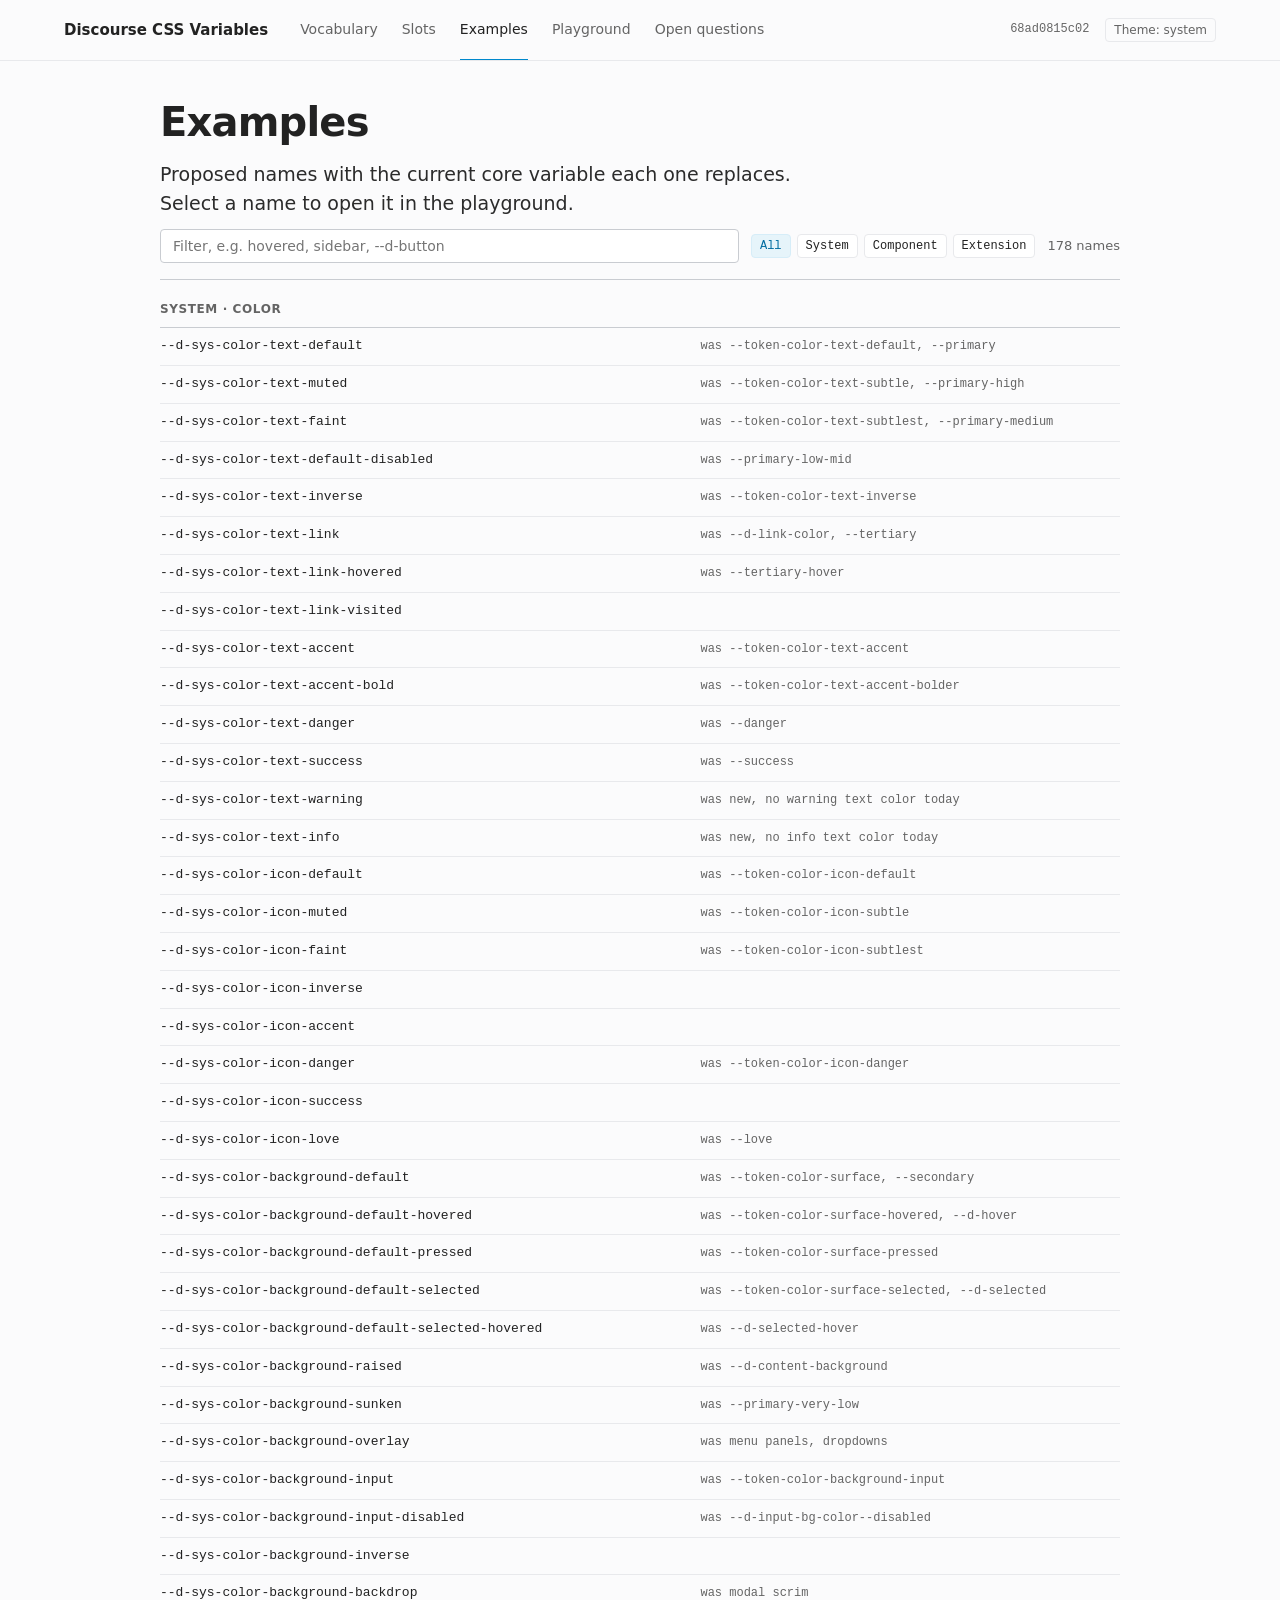
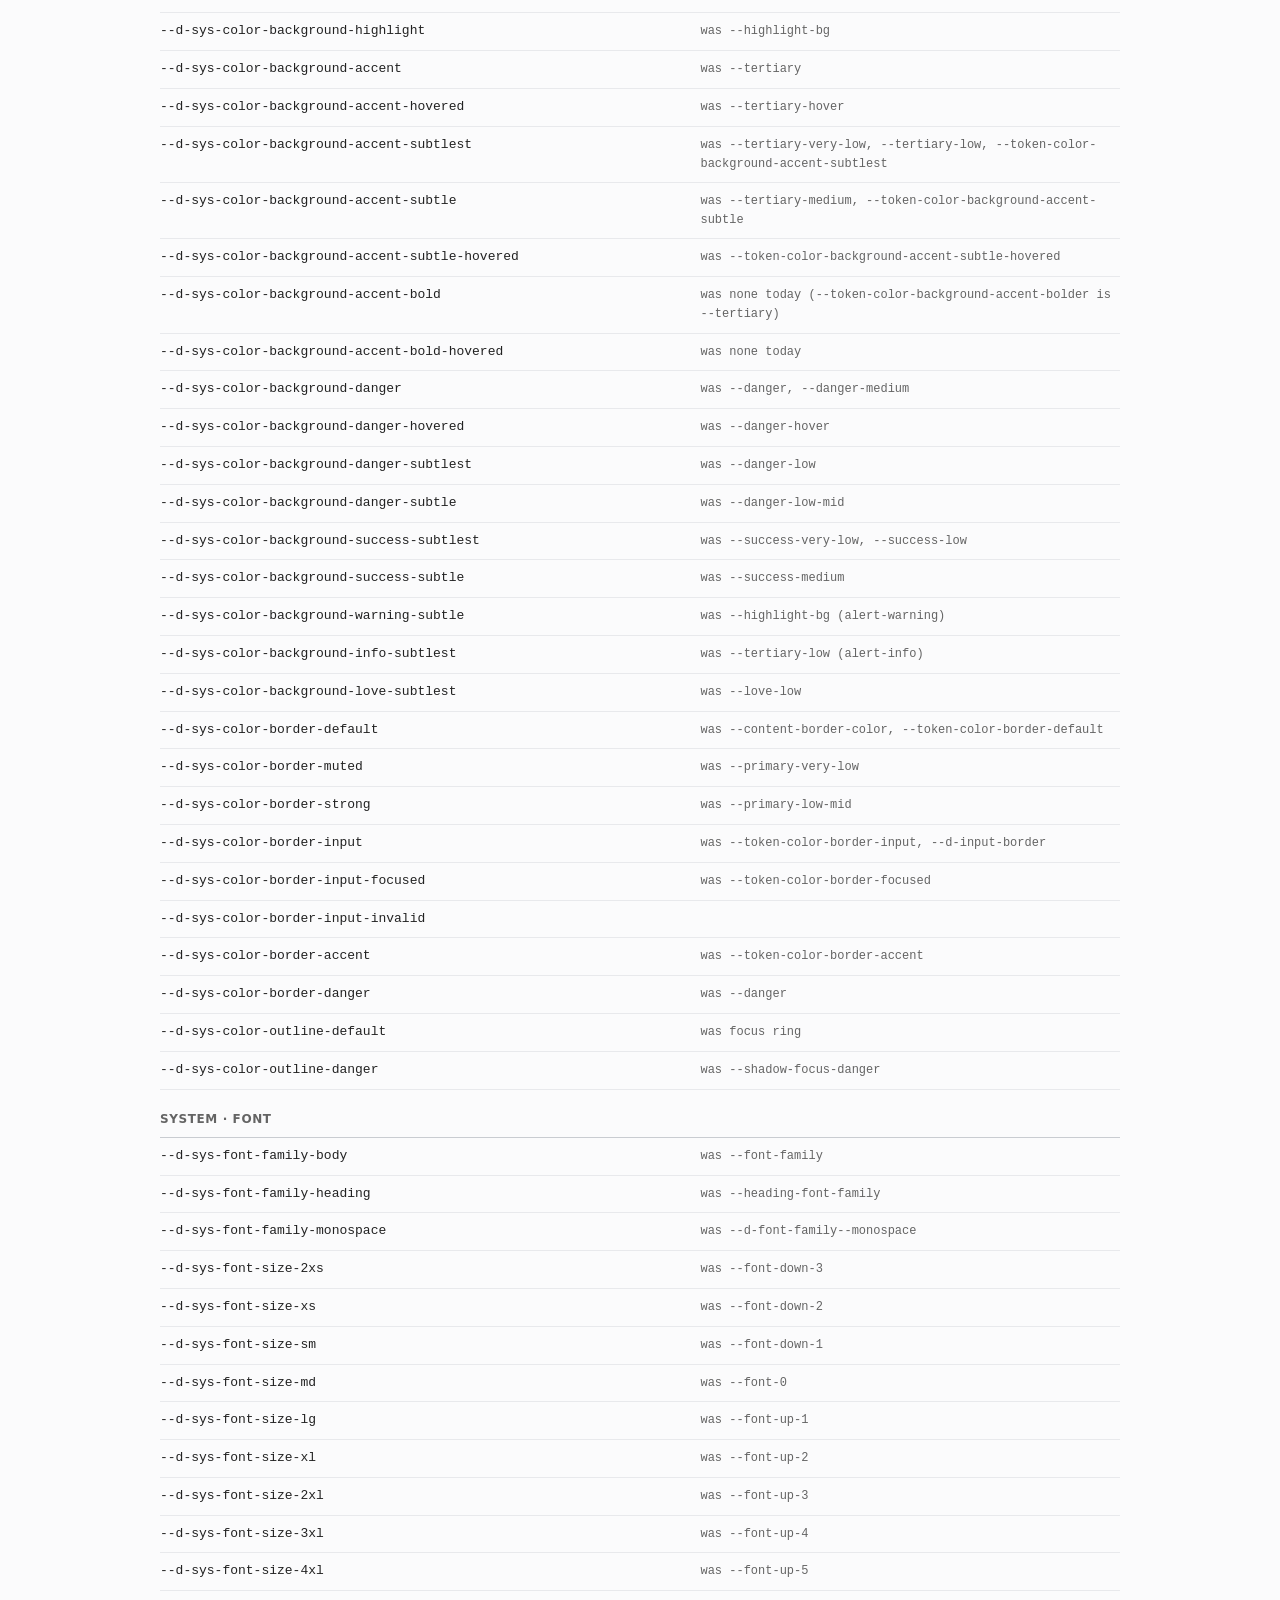
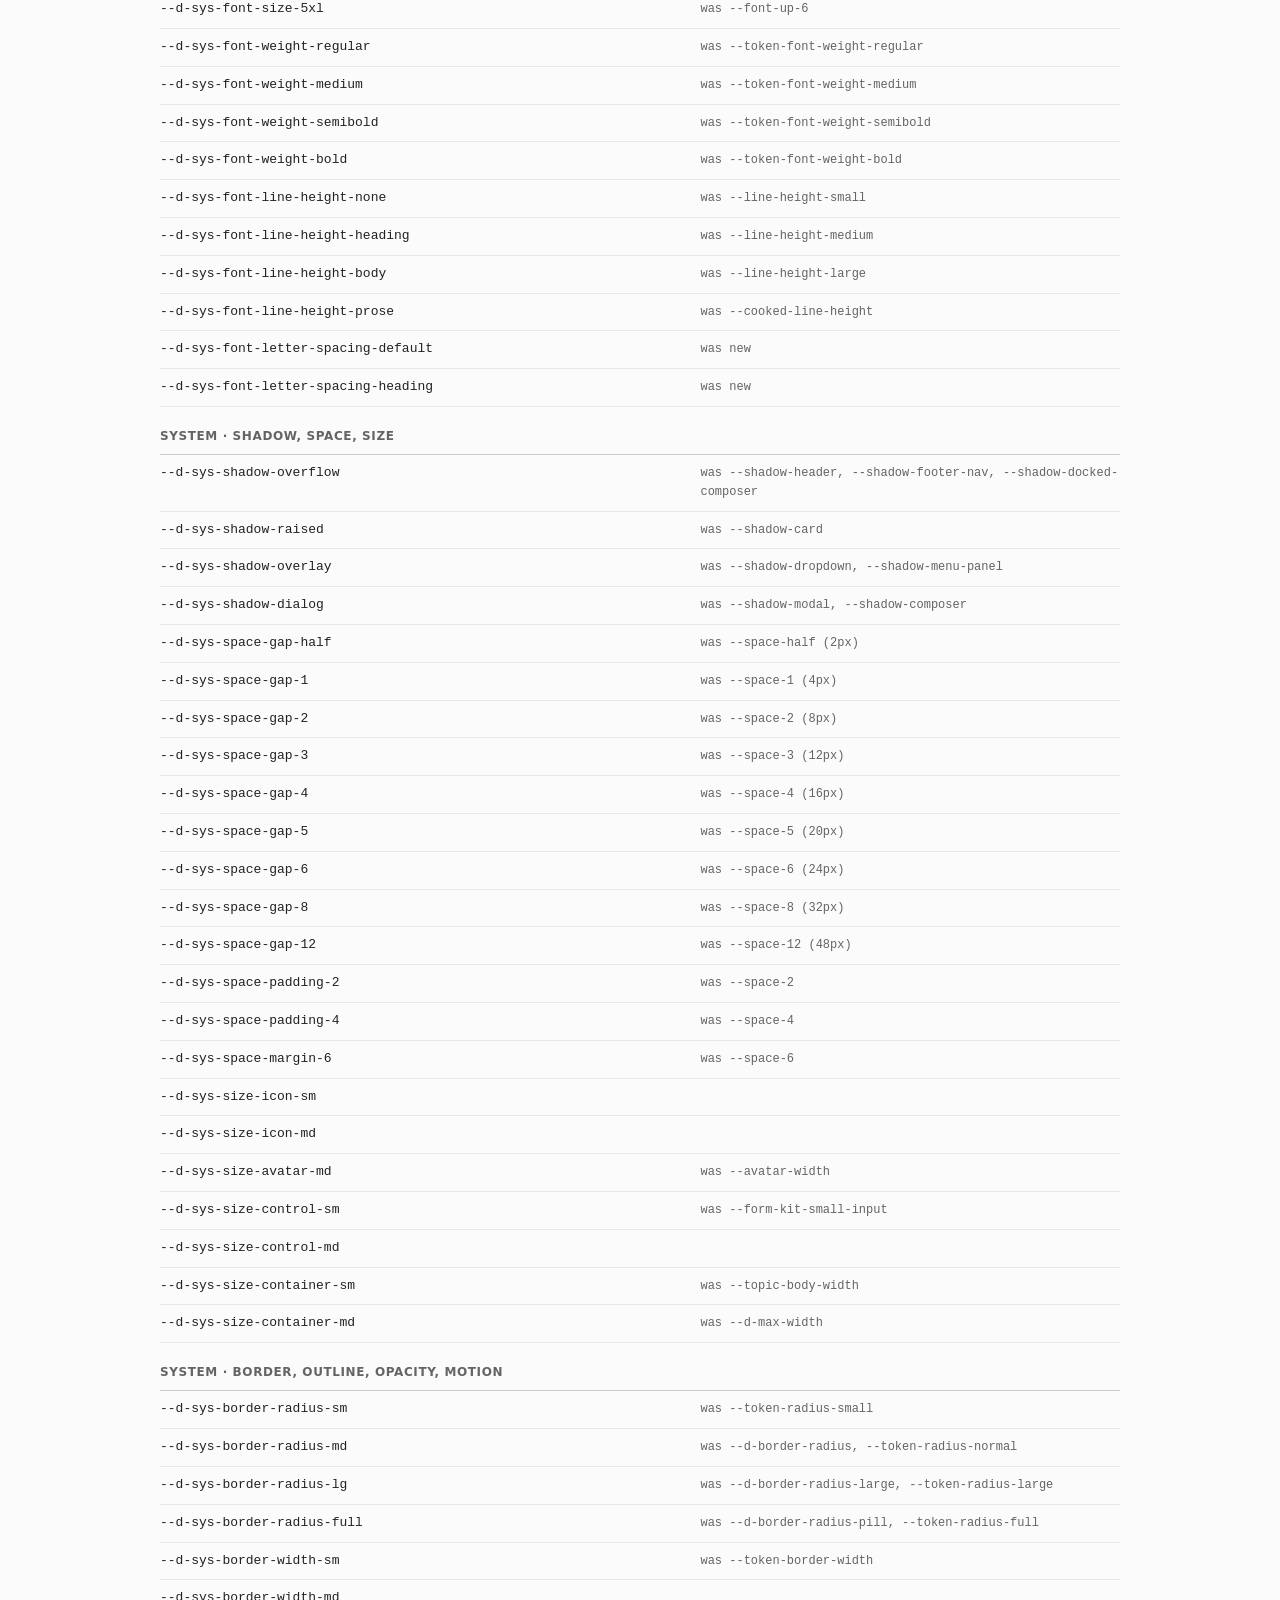
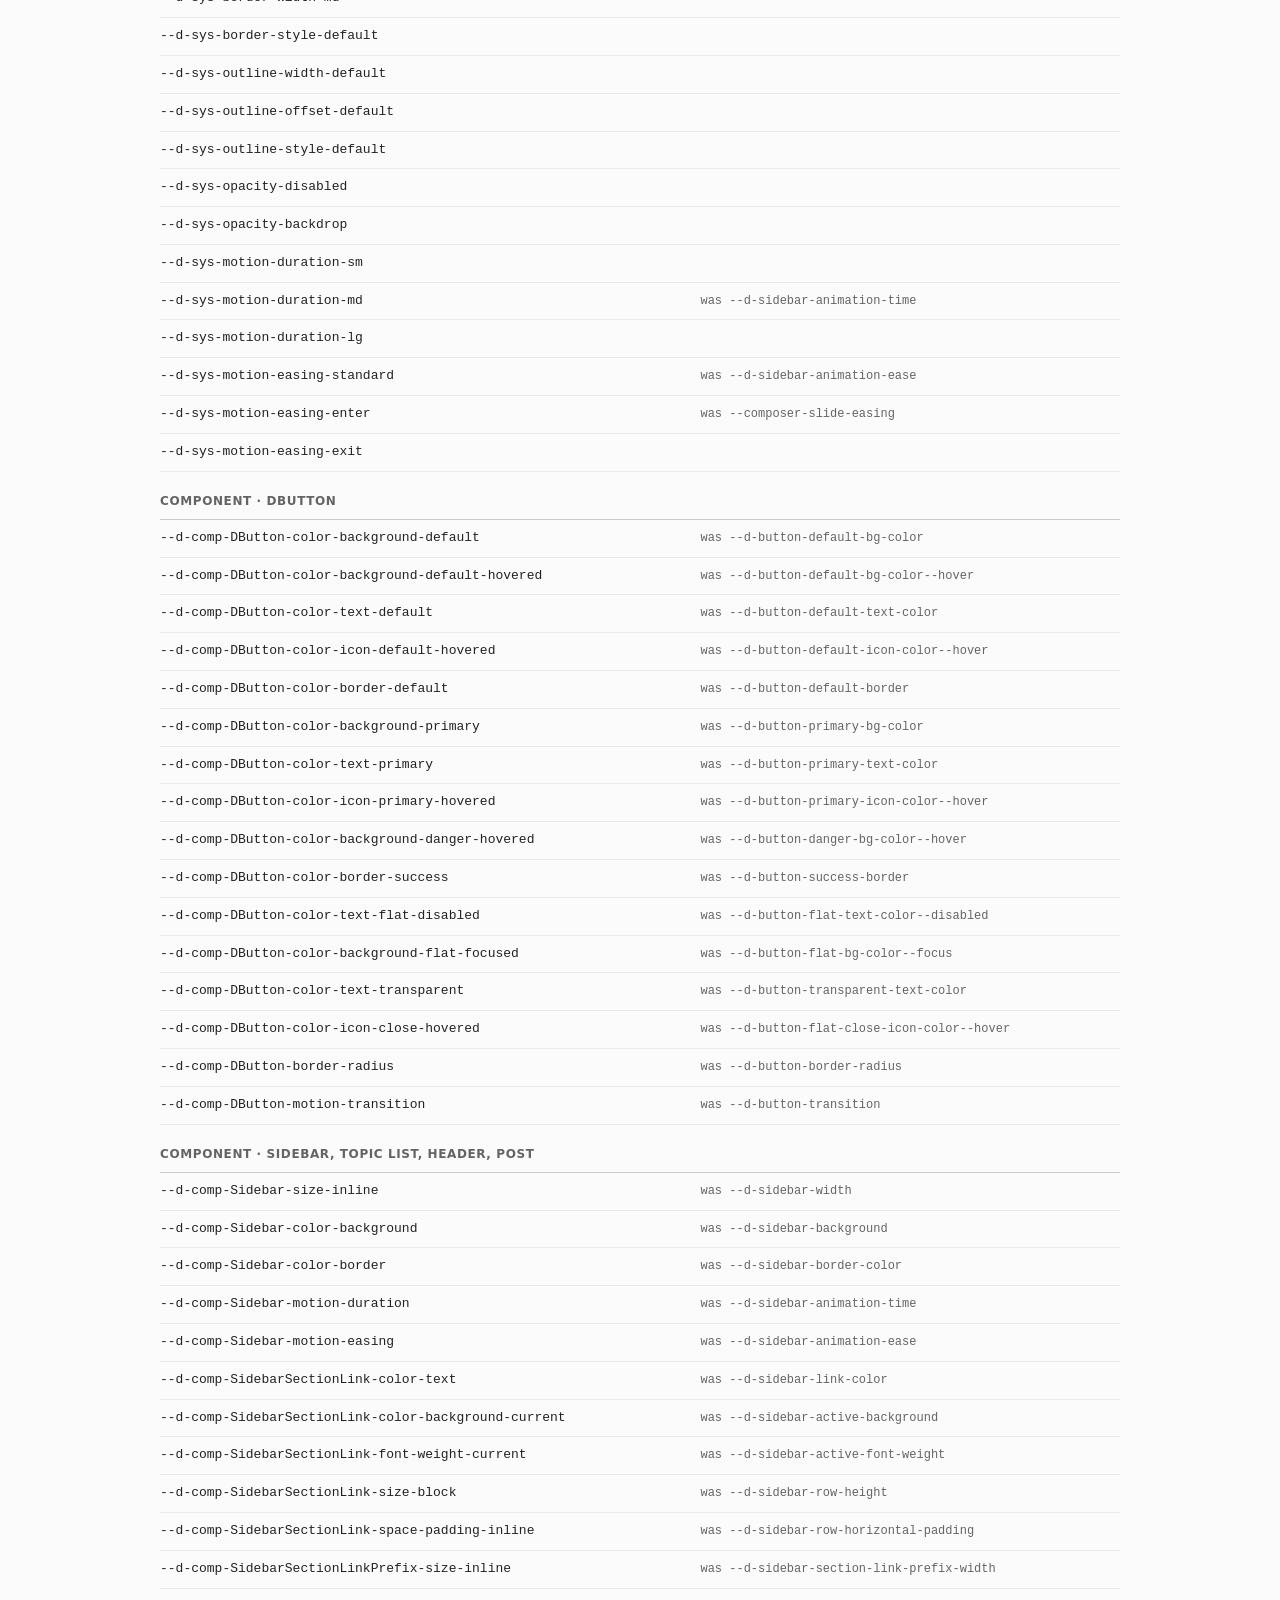
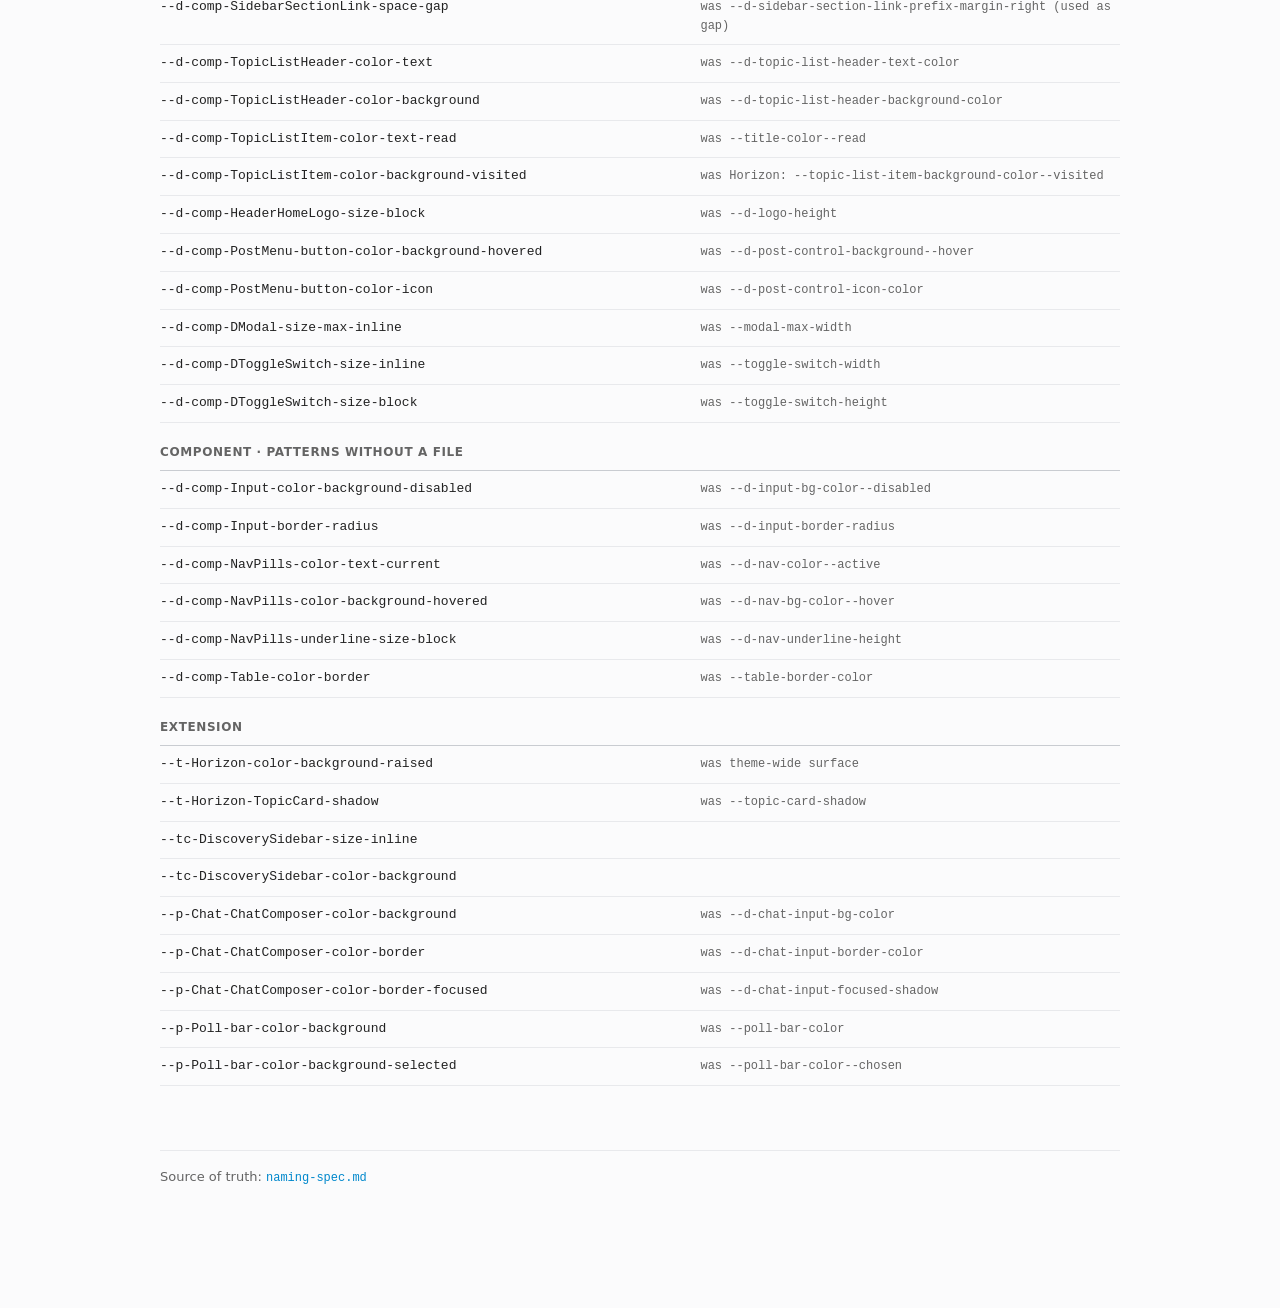
==== docs/examples.html @ 101a48a1 "DEV: Lead the docs with vocabulary.json and explain each slot" ====
<!doctype html>
<html lang="en">
<head>
<meta charset="utf-8">
<meta name="viewport" content="width=device-width, initial-scale=1, viewport-fit=cover">
<title>Examples · Discourse CSS Variables</title>
<link rel="stylesheet" href="docs.css?v=12">
<script>try{var m=localStorage.getItem("dcv-theme");if(m==="light"||m==="dark")document.documentElement.setAttribute("data-theme",m);}catch(e){}</script>
</head>
<body>
<header class="topbar"><div class="in">
  <a class="site" href="index.html">Discourse CSS Variables</a>
  <nav class="tabs" aria-label="Pages"><a href="index.html">Vocabulary</a><a href="slots.html">Slots</a><a href="examples.html" aria-current="page">Examples</a><a href="playground.html">Playground</a><a href="open.html">Open questions</a></nav>
  <div class="tools"><code class="commit" title="Core commit the spec was checked against">68ad0815c02</code><button type="button" class="theme-toggle" id="theme-toggle" aria-label="Color theme">Theme: system</button></div>
</div></header>
<div class="body solo">
<main>
<h1>Examples</h1>
<p class="lede">Proposed names with the current core variable each one replaces. Select a name to open it in the playground.</p>
<div class="ex-tools">
  <input id="ex-q" type="search" placeholder="Filter, e.g. hovered, sidebar, --d-button" aria-label="Filter examples">
  <div class="chips" id="ex-chips"></div>
  <span class="ex-count" id="ex-count"></span>
</div>
<div class="ex-list" id="ex-list"></div>

<footer>Source of truth: <a href="https://github.com/nolosb/discourse-CSS-variables/blob/main/naming-spec.md"><code>naming-spec.md</code></a></footer>
</main>
</div>
<script src="grammar.js?v=12"></script>
<script src="examples.js?v=12"></script>
<script src="site.js?v=12"></script>
</body>
</html>
---- docs/docs.css ----
/* Discourse CSS Variables docs. Sticky header with page tabs; long pages add a section index on the left. Colors follow the Discourse design system. */
:root {
  --bg: #fbfbfc;
  --surface: #ffffff;
  --text: #222222;
  --text-strong: #2b2b2b;
  --text-2: #646464;
  --text-muted: #919191;
  --line: #e8e9ec;
  --rule: #c9ccd1;
  --tint: #f3f4f6;
  --accent: #0088cc;
  --accent-dark: #006ca0;
  --accent-hover: #006091;
  --accent-tint: #e6f4fa;
  --accent-tint-2: #d6edf8;
  --ok: #004c00;
  --ok-bg: #ccebcc;
  --bad: #c80001;
  --bad-bg: #fbe0e0;

  /* slot colors: text, and the bar under it in the anatomy */
  --s-prefix: #222222;
  --s-owner: #e45735;
  --s-category: #006ca0;  --s-category-bar: #0088cc;
  --s-property: #006ca0;  --s-property-bar: #86c3e2;
  --s-role: #009900;
  --s-variant: #9a7d00;   --s-variant-bar: #e7c300;
  --s-state: #fa6c8d;
  --s-part: #646464;
  --s-error: #c80001;

  --f-body: system-ui, -apple-system, "Segoe UI", sans-serif;
  --f-mono: ui-monospace, "SFMono-Regular", Menlo, Consolas, monospace;
  --header-h: 60px;
}
@media (prefers-color-scheme: dark) {
  :root:not([data-theme="light"]) {
    --bg: #161616; --surface: #1e1e1e; --text: #e6e6e6; --text-strong: #d9d9d9; --text-2: #a6a6a6; --text-muted: #7f7f7f;
    --line: #2e2e2e; --rule: #474747; --tint: #202020;
    --accent: #3ab0e8; --accent-dark: #6cc4ee; --accent-hover: #8dd3f3; --accent-tint: #0f2a38; --accent-tint-2: #17394b;
    --ok: #8fd68f; --ok-bg: #173a1d; --bad: #ff7a7a; --bad-bg: #3d1717;
    --s-prefix: #e6e6e6; --s-owner: #f0805f;
    --s-category: #6cc4ee; --s-category-bar: #3ab0e8; --s-property: #6cc4ee; --s-property-bar: #3a7fa3;
    --s-role: #52c552; --s-variant: #dcbc3a; --s-variant-bar: #a88d00; --s-state: #ff8fa8; --s-part: #a6a6a6; --s-error: #ff7a7a;
    color-scheme: dark;
  }
}
:root[data-theme="dark"] {
  --bg: #161616; --surface: #1e1e1e; --text: #e6e6e6; --text-strong: #d9d9d9; --text-2: #a6a6a6; --text-muted: #7f7f7f;
  --line: #2e2e2e; --rule: #474747; --tint: #202020;
  --accent: #3ab0e8; --accent-dark: #6cc4ee; --accent-hover: #8dd3f3; --accent-tint: #0f2a38; --accent-tint-2: #17394b;
  --ok: #8fd68f; --ok-bg: #173a1d; --bad: #ff7a7a; --bad-bg: #3d1717;
  --s-prefix: #e6e6e6; --s-owner: #f0805f;
  --s-category: #6cc4ee; --s-category-bar: #3ab0e8; --s-property: #6cc4ee; --s-property-bar: #3a7fa3;
  --s-role: #52c552; --s-variant: #dcbc3a; --s-variant-bar: #a88d00; --s-state: #ff8fa8; --s-part: #a6a6a6; --s-error: #ff7a7a;
  color-scheme: dark;
}

/* ---------- base ---------- */
* { box-sizing: border-box; }
html { scroll-behavior: smooth; scroll-padding-top: 88px; }
body { margin: 0; background: var(--bg); color: var(--text); font: 15px/1.6 var(--f-body); -webkit-text-size-adjust: 100%; }
[hidden] { display: none !important; }
a { color: var(--accent); text-decoration: none; }
a:hover { color: var(--accent-hover); text-decoration: underline; }
code, .mono { font-family: var(--f-mono); font-size: 13px; }
p code, li code, .lede code, .meta-line code { background: var(--tint); border: 1px solid var(--line); border-radius: 3px; padding: 0 4px; overflow-wrap: anywhere; }
b, strong { font-weight: 600; color: var(--text); }
button:focus-visible, a:focus-visible, input:focus-visible { outline: 2px solid var(--accent); outline-offset: 2px; }

/* ---------- header ---------- */
.topbar { position: sticky; top: 0; z-index: 20; height: var(--header-h); background: var(--bg); box-shadow: 0 0 0 1px var(--line); }
.topbar .in { max-width: 1200px; height: 100%; margin: 0 auto; padding: 0 24px; display: flex; align-items: center; gap: 32px; }
.topbar .site { font-size: 15px; font-weight: 700; color: var(--text); white-space: nowrap; }
.topbar .site:hover { text-decoration: none; }
.tabs { display: flex; gap: 24px; align-self: stretch; overflow-x: auto; overflow-y: hidden; scrollbar-width: none; }
.tabs a { display: flex; align-items: center; font-size: 14px; font-weight: 500; color: var(--text-2); white-space: nowrap; border-bottom: 2px solid transparent; margin-bottom: -1px; }
.tabs a:hover { color: var(--text); text-decoration: none; }
.tabs a[aria-current="page"] { color: var(--text); border-bottom-color: var(--accent); }
.topbar .tools { margin-left: auto; display: flex; align-items: center; gap: 16px; }
.topbar .commit { font-size: 12px; color: var(--text-2); }
.theme-toggle { font: 12px var(--f-body); color: var(--text-2); background: none; border: 1px solid var(--line); border-radius: 4px; padding: 4px 8px; cursor: pointer; white-space: nowrap; }
.theme-toggle:hover { color: var(--text); border-color: var(--rule); }

/* ---------- body ---------- */
.body { max-width: 1200px; margin: 0 auto; padding: 0 24px; display: flex; gap: 56px; align-items: flex-start; }
.toc { flex: 0 0 200px; position: sticky; top: var(--header-h); padding: 40px 0; max-height: calc(100vh - var(--header-h)); overflow-y: auto; }
.toc-label { font-size: 11px; font-weight: 600; text-transform: uppercase; letter-spacing: .05em; color: var(--text-2); margin-bottom: 12px; }
.toc nav { border-left: 1px solid var(--line); }
.toc nav a { display: flex; gap: 8px; align-items: baseline; padding: 5px 0 5px 14px; margin-left: -1px; border-left: 2px solid transparent; font-size: 14px; line-height: 1.35; color: var(--text-2); }
.toc nav a:hover { color: var(--text); text-decoration: none; }
.toc nav a .n { font-family: var(--f-mono); font-size: 12px; color: var(--text-muted); }
.toc nav a.on { border-left-color: var(--accent); color: var(--text); font-weight: 600; }
.toc-src { margin-top: 28px; padding-top: 20px; border-top: 1px solid var(--line); font-size: 13px; color: var(--text-2); }
.toc-src a { display: block; font-family: var(--f-mono); font-size: 12px; }
main { flex: 1 1 560px; min-width: 0; max-width: 760px; padding: 40px 0 120px; }
.body.solo main { max-width: 960px; margin: 0 auto; }
footer { margin-top: 64px; padding-top: 16px; border-top: 1px solid var(--line); font-size: 13px; color: var(--text-2); }
footer code { font-size: 12px; }

@media (max-width: 900px) {
  .toc { display: none; }
}
@media (max-width: 700px) {
  .topbar { height: auto; }
  .topbar .in { flex-wrap: wrap; gap: 0 16px; padding: 0 16px; }
  .topbar .site { padding: 12px 0 4px; }
  .topbar .tools { padding-top: 8px; }
  .topbar .commit { display: none; }
  .tabs { order: 3; width: 100%; height: 40px; gap: 20px; }
  html { scroll-padding-top: 116px; }
  .body { padding: 0 16px; }
  main { padding: 28px 0 80px; }
}

/* ---------- type ---------- */
.eyebrow { font-size: 13px; color: var(--text-2); margin-bottom: 12px; }
h1 { font-size: 40px; font-weight: 700; line-height: 1.1; letter-spacing: -0.02em; margin: 0 0 16px; text-wrap: balance; }
.lede { font-size: 19px; line-height: 1.5; color: var(--text-strong); max-width: 640px; margin: 0 0 12px; text-wrap: pretty; }
.meta-line { font-size: 14px; color: var(--text-2); margin: 0 0 56px; }
.meta-line code { font-size: 12px; }
h2 { display: flex; align-items: baseline; gap: 12px; font-size: 26px; font-weight: 700; line-height: 1.2; letter-spacing: -0.01em; margin: 64px 0 20px; padding-bottom: 10px; border-bottom: 1px solid var(--line); }
.eyebrow + h1 + .lede + h2, .lede + h2 { margin-top: 48px; }
h2 .n { font-family: var(--f-mono); font-size: 13px; font-weight: 400; letter-spacing: 0; color: var(--text-muted); }
h3 { font-size: 17px; font-weight: 700; margin: 32px 0 8px; }
h2 + h3 { margin-top: 0; }
p { margin: 0 0 16px; }
ul { padding-left: 18px; margin: 0 0 16px; }
li { margin-bottom: 10px; }
li:last-child { margin-bottom: 0; }
.muted { color: var(--text-2); }
@media (max-width: 700px) {
  h1 { font-size: 32px; }
  .lede { font-size: 17px; }
  h2 { font-size: 22px; }
}

/* ---------- tables ---------- */
.tbl { overflow-x: auto; margin: 0 0 20px; background: var(--surface); border: 1px solid var(--line); border-radius: 4px; }
table { width: 100%; border-collapse: collapse; font-size: 14px; line-height: 1.5; }
th { text-align: left; padding: 10px 16px 8px 0; border-bottom: 1px solid var(--rule); white-space: nowrap; font-size: 12px; font-weight: 600; text-transform: uppercase; letter-spacing: .05em; color: var(--text-2); }
td { padding: 9px 16px 9px 0; border-bottom: 1px solid var(--line); vertical-align: top; }
td code { color: var(--text-strong); word-spacing: .3em; }
td.code, td .code { font-family: var(--f-mono); font-size: 13px; color: var(--text-strong); }
.wordlist td code { display: inline-block; margin-right: 6px; word-spacing: normal; }
td.num, th.num { text-align: right; font-variant-numeric: tabular-nums; }
th:first-child, td:first-child { padding-left: 16px; }
tr:last-child td { border-bottom: 0; }
td.key { font-family: var(--f-mono); font-size: 13px; font-weight: 600; }

/* slot and accent colors */
.c-prefix { color: var(--s-prefix); }
.c-owner, .c-component { color: var(--s-owner); }
.c-part { color: var(--s-part); }
.c-category { color: var(--s-category); --bar: var(--s-category-bar); }
.c-property { color: var(--s-property); --bar: var(--s-property-bar); }
.c-role, .c-kind, .c-axis { color: var(--s-role); }
.c-variant { color: var(--s-variant); --bar: var(--s-variant-bar); }
.c-state { color: var(--s-state); }
.c-error { color: var(--s-error); }
.c-ref { color: var(--text-2); }
.c-layer { color: var(--accent-dark); }
td.key.c-prefix, td.key.c-owner, td.key.c-part, td.key.c-category, td.key.c-property, td.key.c-role, td.key.c-variant, td.key.c-state { font-weight: 700; }

/* ---------- components ---------- */
.formula { font-family: var(--f-mono); font-size: 14px; color: var(--text); background: var(--tint); border: 1px solid var(--line); border-radius: 4px; padding: 14px 16px; white-space: nowrap; overflow-x: auto; margin: 0 0 24px; }
.formula .opt { color: var(--text-2); }

.callout { display: flex; gap: 14px; padding: 16px; margin: 0 0 20px; background: var(--accent-tint); border: 1px solid var(--accent-tint-2); border-radius: 4px; font-size: 15px; line-height: 1.55; }
.callout .label { font-family: var(--f-mono); font-size: 13px; font-weight: 700; color: var(--accent-dark); white-space: nowrap; padding-top: 1px; }
.callout p { margin: 0; }
.callout code { background: var(--surface); border-color: var(--accent-tint-2); }

.badge { display: inline-block; font-size: 12px; font-weight: 600; line-height: 1.4; color: var(--bad); background: var(--bad-bg); border-radius: 3px; padding: 2px 6px; }

code.right, code.wrong, code.old, code.new { border: 0; border-radius: 3px; padding: 1px 4px; }
code.right { color: var(--ok); background: var(--ok-bg); }
code.wrong { color: var(--bad); background: none; text-decoration: line-through; }
code.old { color: var(--text-2); background: none; text-decoration: line-through; }
code.new { color: var(--accent-dark); background: var(--accent-tint); }

/* anatomy diagram (also used by the playground) */
.anatomy { background: var(--surface); border: 1px solid var(--line); border-radius: 4px; padding: 28px 24px 24px; margin: 0 0 20px; }
.anat-row { overflow-x: auto; padding-bottom: 6px; }
.seg-line { display: inline-flex; align-items: flex-start; font-family: var(--f-mono); font-size: 17px; font-weight: 500; white-space: nowrap; }
.anat-rows { display: grid; gap: 22px; }
.anatomy .seg-line { font-size: 18px; }
.seg { display: inline-flex; flex-direction: column; align-items: stretch; }
.seg .w { padding-bottom: 6px; border-bottom: 3px solid var(--bar, currentColor); }
.seg .l { font-family: var(--f-body); font-size: 11px; font-weight: 500; letter-spacing: .05em; text-transform: uppercase; margin-top: 6px; }
.dash { color: var(--text-muted); }
.patterns { margin-top: 28px; padding-top: 16px; border-top: 1px dashed var(--rule); font-family: var(--f-mono); font-size: 13px; line-height: 1.9; color: var(--text-2); overflow-x: auto; white-space: nowrap; }
.patterns b { color: var(--text); font-weight: 400; }

/* vocabulary overview grid */
.vgrid { display: grid; grid-template-columns: repeat(auto-fit, minmax(136px, 1fr)); border: 1px solid var(--line); border-radius: 4px; overflow: hidden; margin: 0 0 20px; }
.vcol { background: var(--surface); display: flex; flex-direction: column; box-shadow: 1px 0 0 var(--line), 0 1px 0 var(--line); }
.vcol > a { display: block; border-top: 3px solid var(--slot); background: var(--tint); padding: 12px 12px 10px; color: var(--text-2); font-size: 12px; }
.vcol > a:hover { text-decoration: none; background: var(--line); }
.vcol > a b { display: block; font-family: var(--f-mono); font-size: 14px; font-weight: 700; color: var(--text); }
.vcol .groups { padding: 12px; display: flex; flex-direction: column; gap: 12px; flex: 1; }
.vcol .g-label { font-size: 11px; font-weight: 600; text-transform: uppercase; letter-spacing: .05em; color: var(--text-2); margin-bottom: 2px; }
.vcol .words { display: flex; flex-wrap: wrap; gap: 3px 10px; font-family: var(--f-mono); font-size: 13px; line-height: 1.5; }
.v-category { --slot: var(--s-category-bar); } .v-property { --slot: var(--s-property-bar); }
.v-role { --slot: var(--s-role); } .v-variant { --slot: var(--s-variant-bar); } .v-state { --slot: var(--s-state); }

/* space scale bars */
.bar { display: block; height: 10px; margin-top: 6px; background: var(--accent); border-radius: 1px; }

/* ---------- playground ---------- */
.parser { background: var(--surface); border: 1px solid var(--line); border-radius: 4px; padding: 20px; }
.parser label { display: block; font-size: 12px; font-weight: 600; text-transform: uppercase; letter-spacing: .05em; color: var(--text-2); margin-bottom: 8px; }
.parser input { width: 100%; font: 15px var(--f-mono); padding: 10px 12px; color: var(--text); background: var(--surface); border: 1px solid var(--rule); border-radius: 4px; }
.parser input:focus-visible { outline: 2px solid var(--accent); outline-offset: -1px; border-color: var(--accent); }
.combo { position: relative; }
.suggest { list-style: none; margin: 4px 0 0; padding: 4px; max-height: 240px; overflow-y: auto; background: var(--surface); border: 1px solid var(--rule); border-radius: 4px; }
.suggest li { display: flex; align-items: baseline; justify-content: space-between; gap: 12px; padding: 6px 10px; margin: 0; border-radius: 3px; cursor: pointer; font-family: var(--f-mono); font-size: 13px; }
.suggest li .full { overflow-wrap: anywhere; min-width: 0; }
.suggest li .full .done { color: var(--text-muted); }
.suggest li .tag { font-family: var(--f-body); font-size: 11px; font-weight: 600; letter-spacing: .05em; text-transform: uppercase; white-space: nowrap; }
.suggest li[aria-selected="true"] { background: var(--accent-tint); }
.suggest li.head { cursor: default; font-family: var(--f-body); font-size: 11px; font-weight: 600; letter-spacing: .05em; text-transform: uppercase; color: var(--text-2); padding: 8px 10px 4px; }
.hint { font-size: 13px; color: var(--text-2); margin-top: 8px; }
.tries { display: flex; flex-wrap: wrap; gap: 6px; margin-top: 12px; }
.tries button, .chips button { font: 12px var(--f-mono); padding: 4px 8px; color: var(--text); background: var(--surface); border: 1px solid var(--line); border-radius: 4px; cursor: pointer; }
.tries button:hover, .chips button:hover { border-color: var(--accent); color: var(--accent-dark); }
.p-out { margin-top: 20px; min-height: 64px; }
.p-out .anat-row { margin-bottom: 12px; }
.verdict { font-weight: 600; margin: 6px 0 4px; }
.verdict.ok { color: var(--ok); } .verdict.bad { color: var(--bad); }
.notes { margin: 4px 0 0; padding-left: 18px; color: var(--text-2); font-size: 14px; }
.notes li { margin-bottom: 4px; }

/* ---------- examples ---------- */
.ex-tools { display: flex; flex-wrap: wrap; gap: 12px; align-items: center; margin: 0 0 16px; }
.ex-tools input { flex: 1 1 260px; min-width: 0; font: 14px var(--f-body); padding: 8px 12px; color: var(--text); background: var(--surface); border: 1px solid var(--rule); border-radius: 4px; }
.chips { display: flex; flex-wrap: wrap; gap: 6px; }
.chips button[aria-pressed="true"] { color: var(--accent-dark); background: var(--accent-tint); border-color: var(--accent-tint-2); }
.ex-count { font-size: 13px; color: var(--text-2); }
.ex-list { border-top: 1px solid var(--rule); }
.ex-group { padding: 20px 0 8px; font-size: 12px; font-weight: 600; text-transform: uppercase; letter-spacing: .05em; color: var(--text-2); border-bottom: 1px solid var(--rule); }
.ex { display: grid; grid-template-columns: minmax(0, 1.25fr) minmax(0, 1fr); gap: 4px 16px; padding: 8px 0; border-bottom: 1px solid var(--line); align-items: baseline; }
.ex .n { font-family: var(--f-mono); font-size: 13px; color: var(--text); overflow-wrap: anywhere; }
.ex .n:hover { color: var(--accent-hover); }
.ex .was { font-family: var(--f-mono); font-size: 12px; color: var(--text-2); overflow-wrap: anywhere; }
.ex .bad-flag { color: var(--bad); font-size: 12px; }
@media (max-width: 640px) { .ex { grid-template-columns: minmax(0, 1fr); } }

/* ---------- vocabulary.json ---------- */
.body.wide { max-width: none; }
.body.wide main { max-width: none; }
.json { font: 13px/1.6 var(--f-mono); color: var(--text-2); background: var(--surface); border: 1px solid var(--line); border-radius: 4px; padding: 16px; margin: 0; white-space: pre-wrap; overflow-wrap: anywhere; }
.json .j-line { display: inline-block; scroll-margin-top: calc(var(--header-h) + 16px); }
.json .j-key { color: var(--accent-dark); }
.json .j-str { color: var(--text); }
.json .j-lit { color: var(--s-variant); }
.words-line code { display: inline-block; margin: 0 6px 6px 0; }
td.key a { color: inherit; }
.load-error { background: var(--bad-bg); border-color: var(--bad); }
.load-error .label { color: var(--bad); }

@media (prefers-reduced-motion: reduce) { html { scroll-behavior: auto; } }
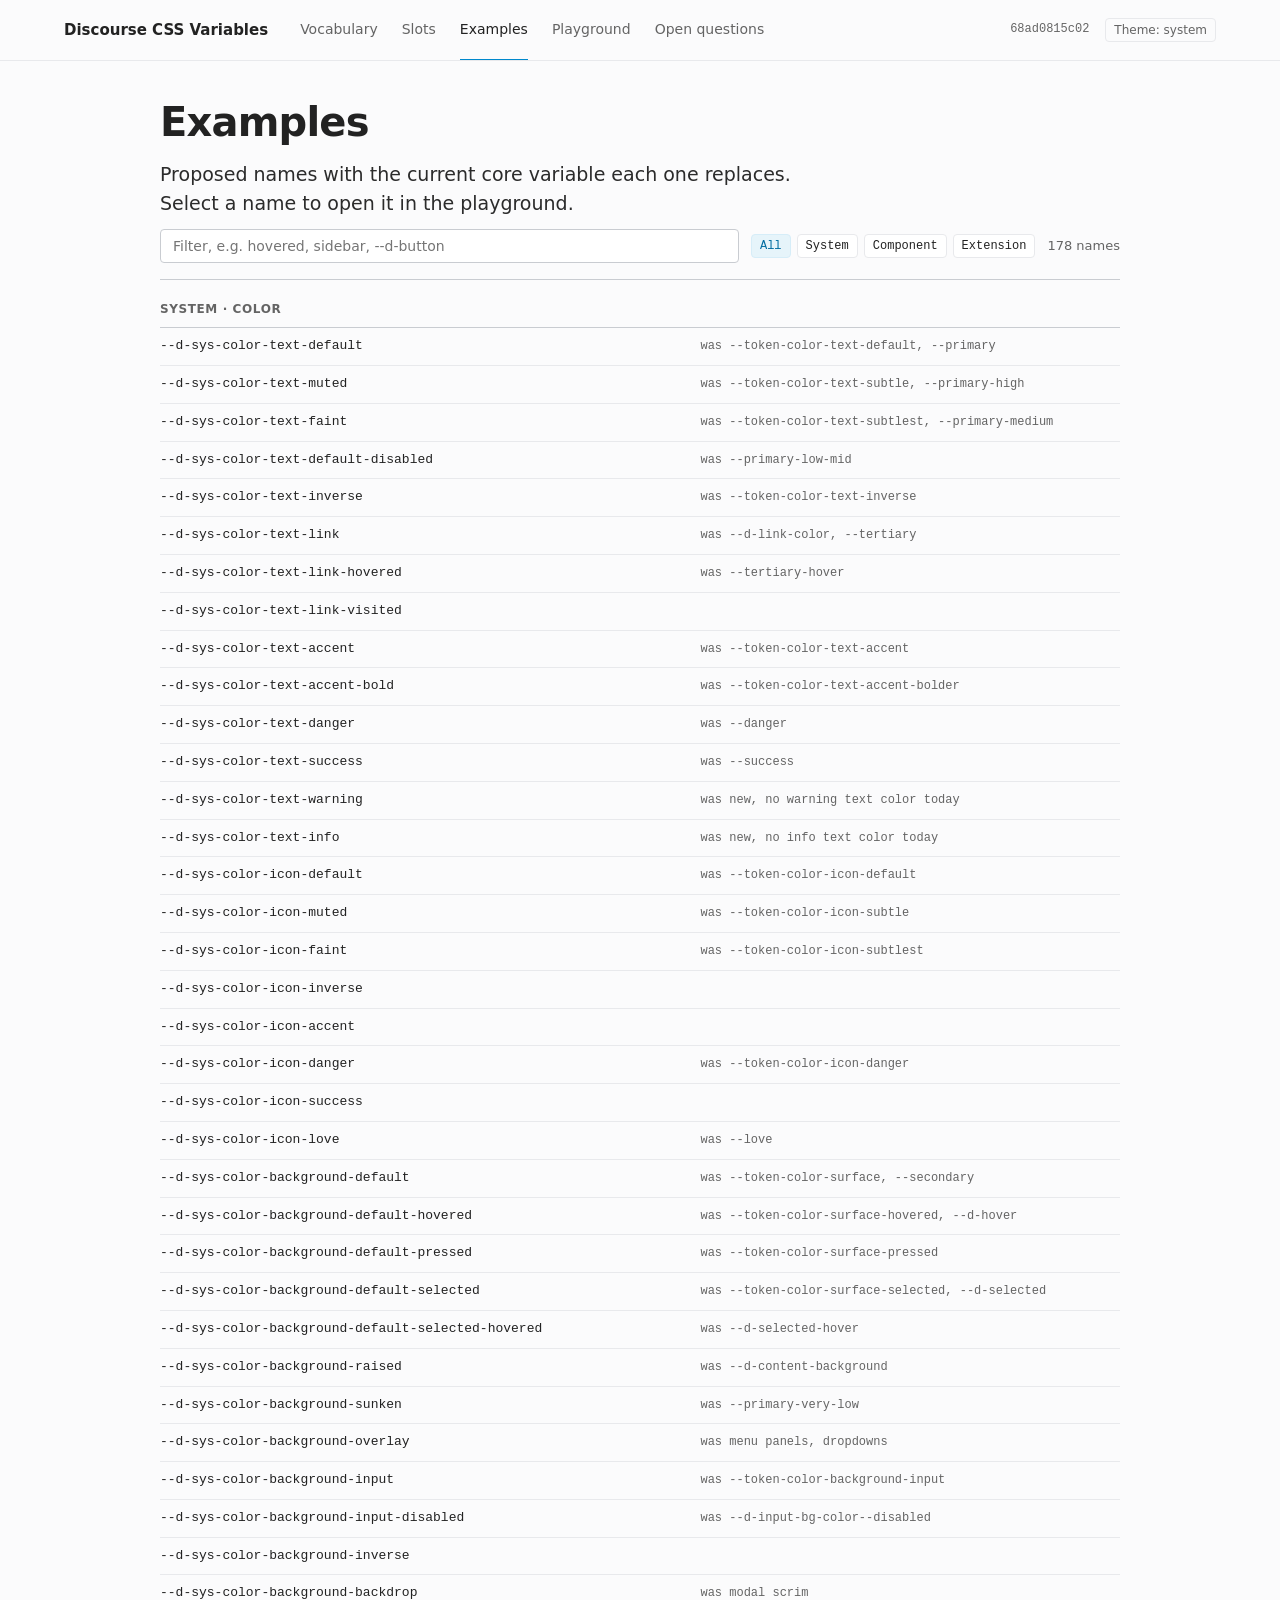
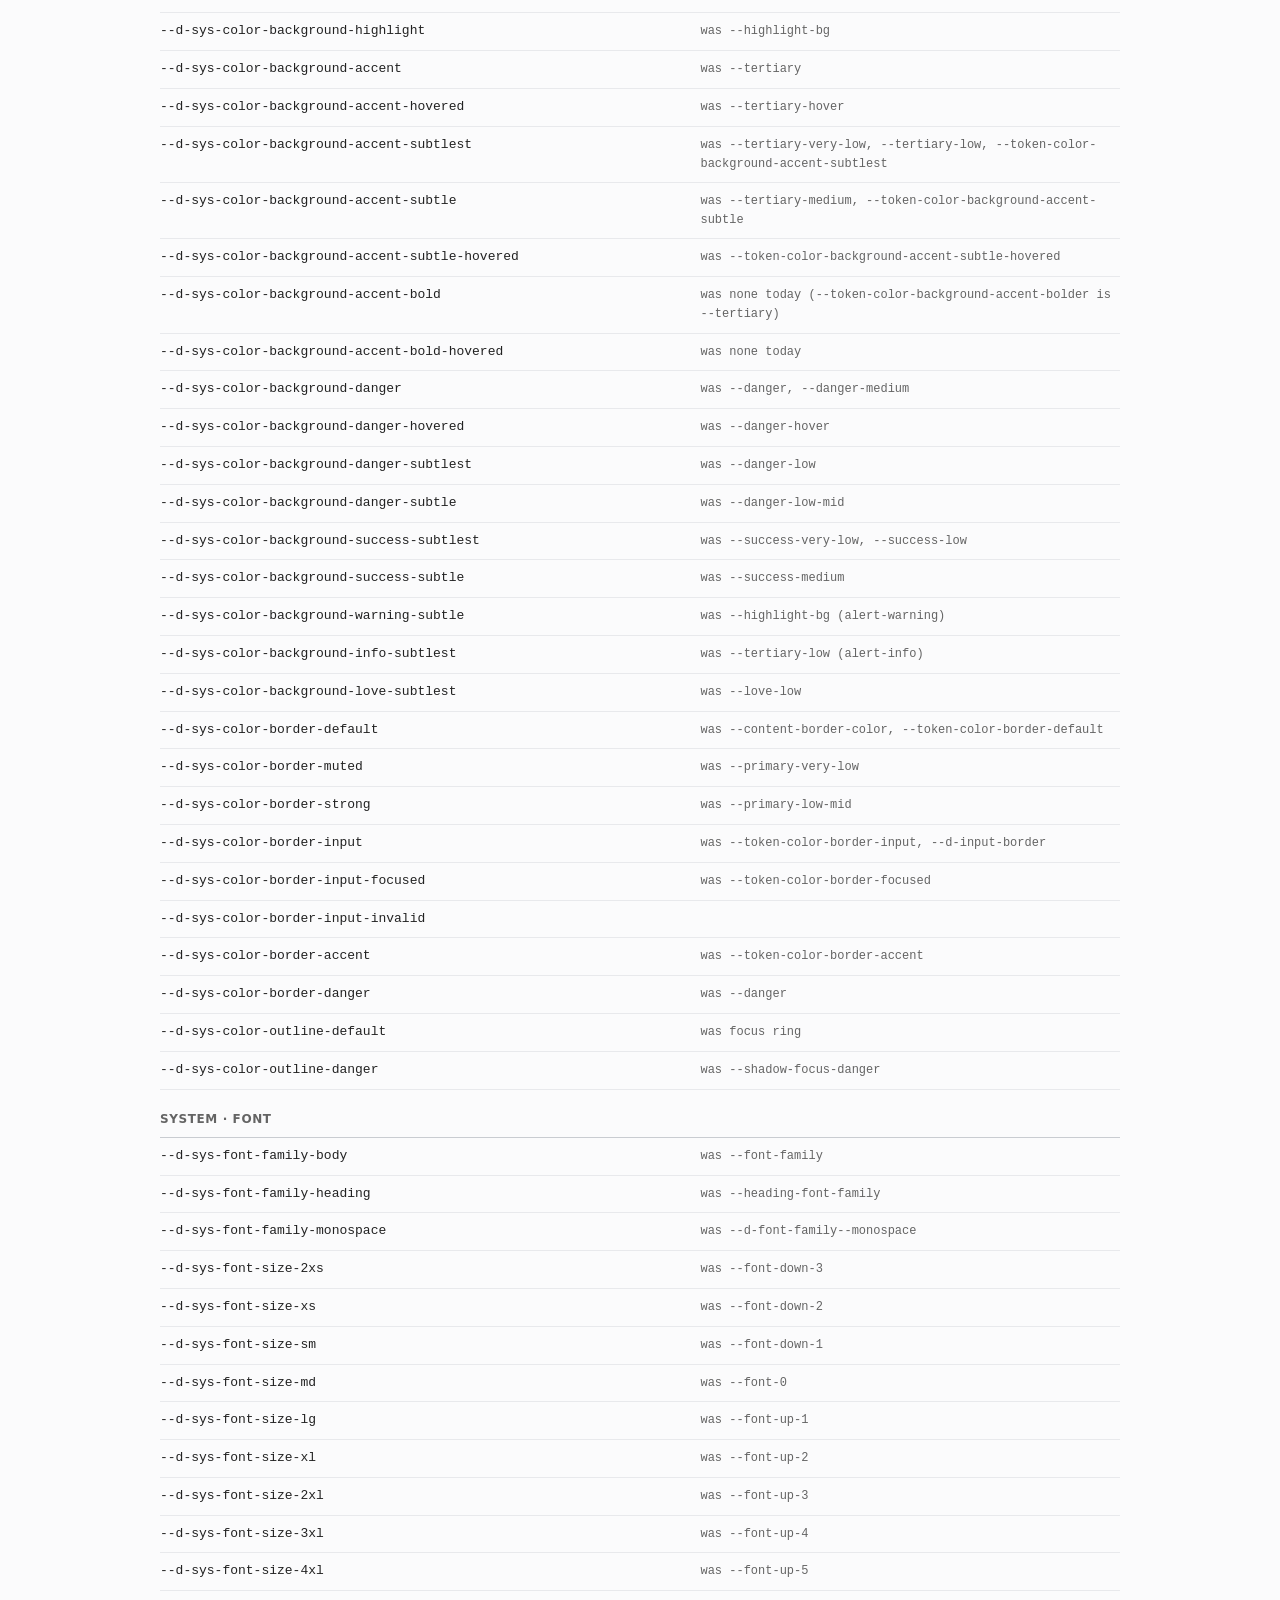
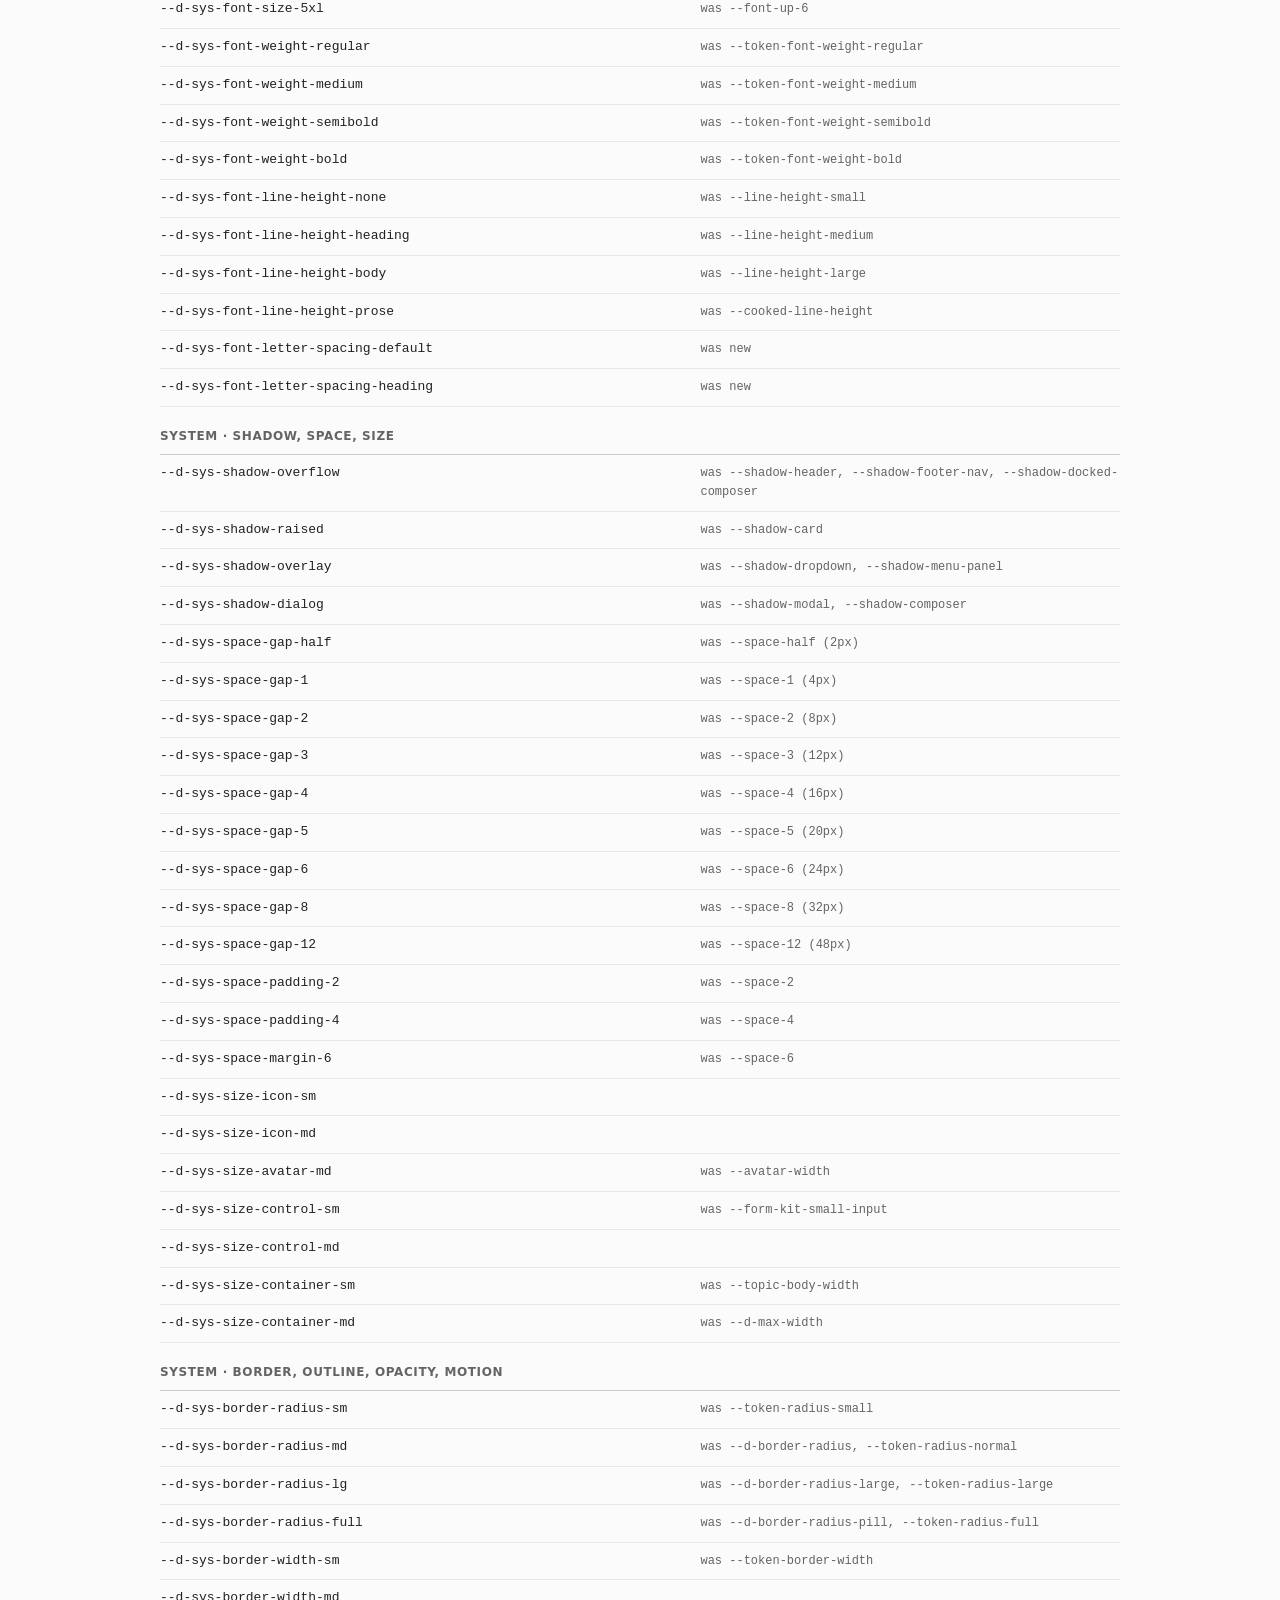
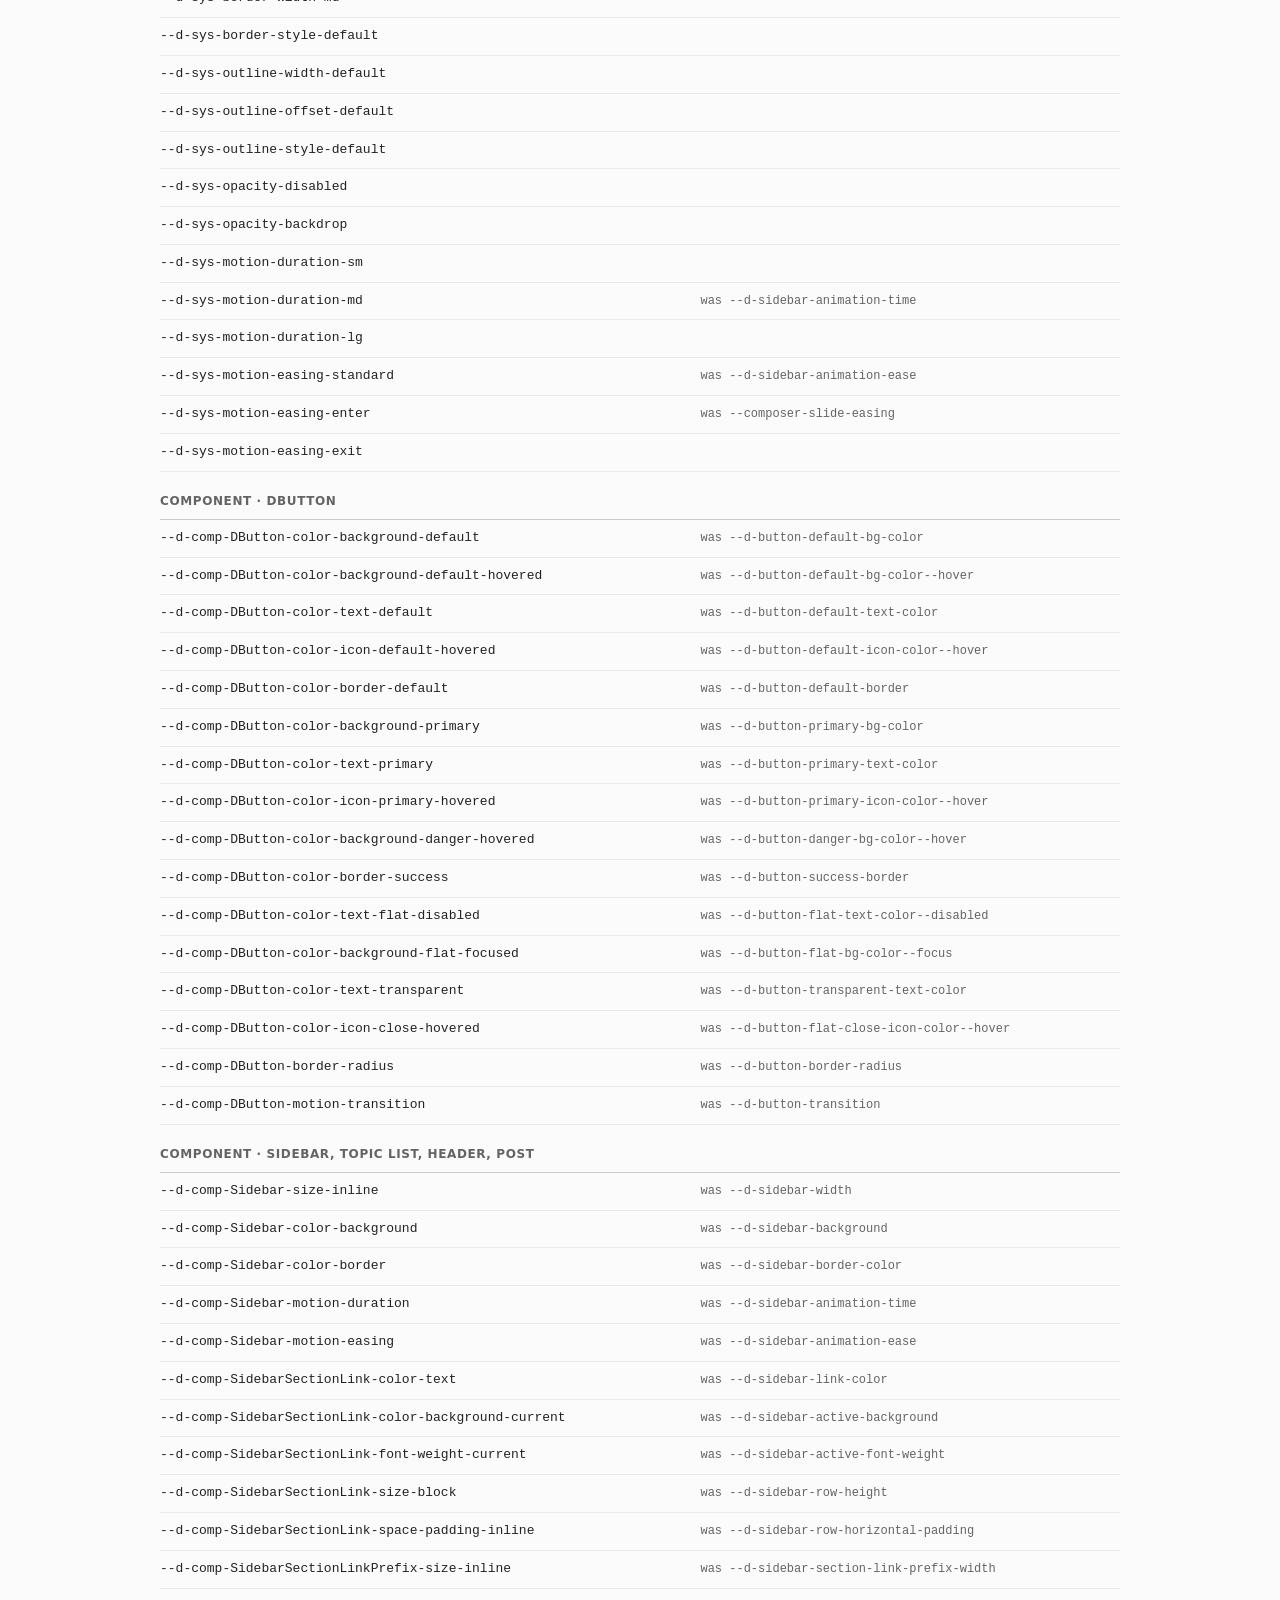
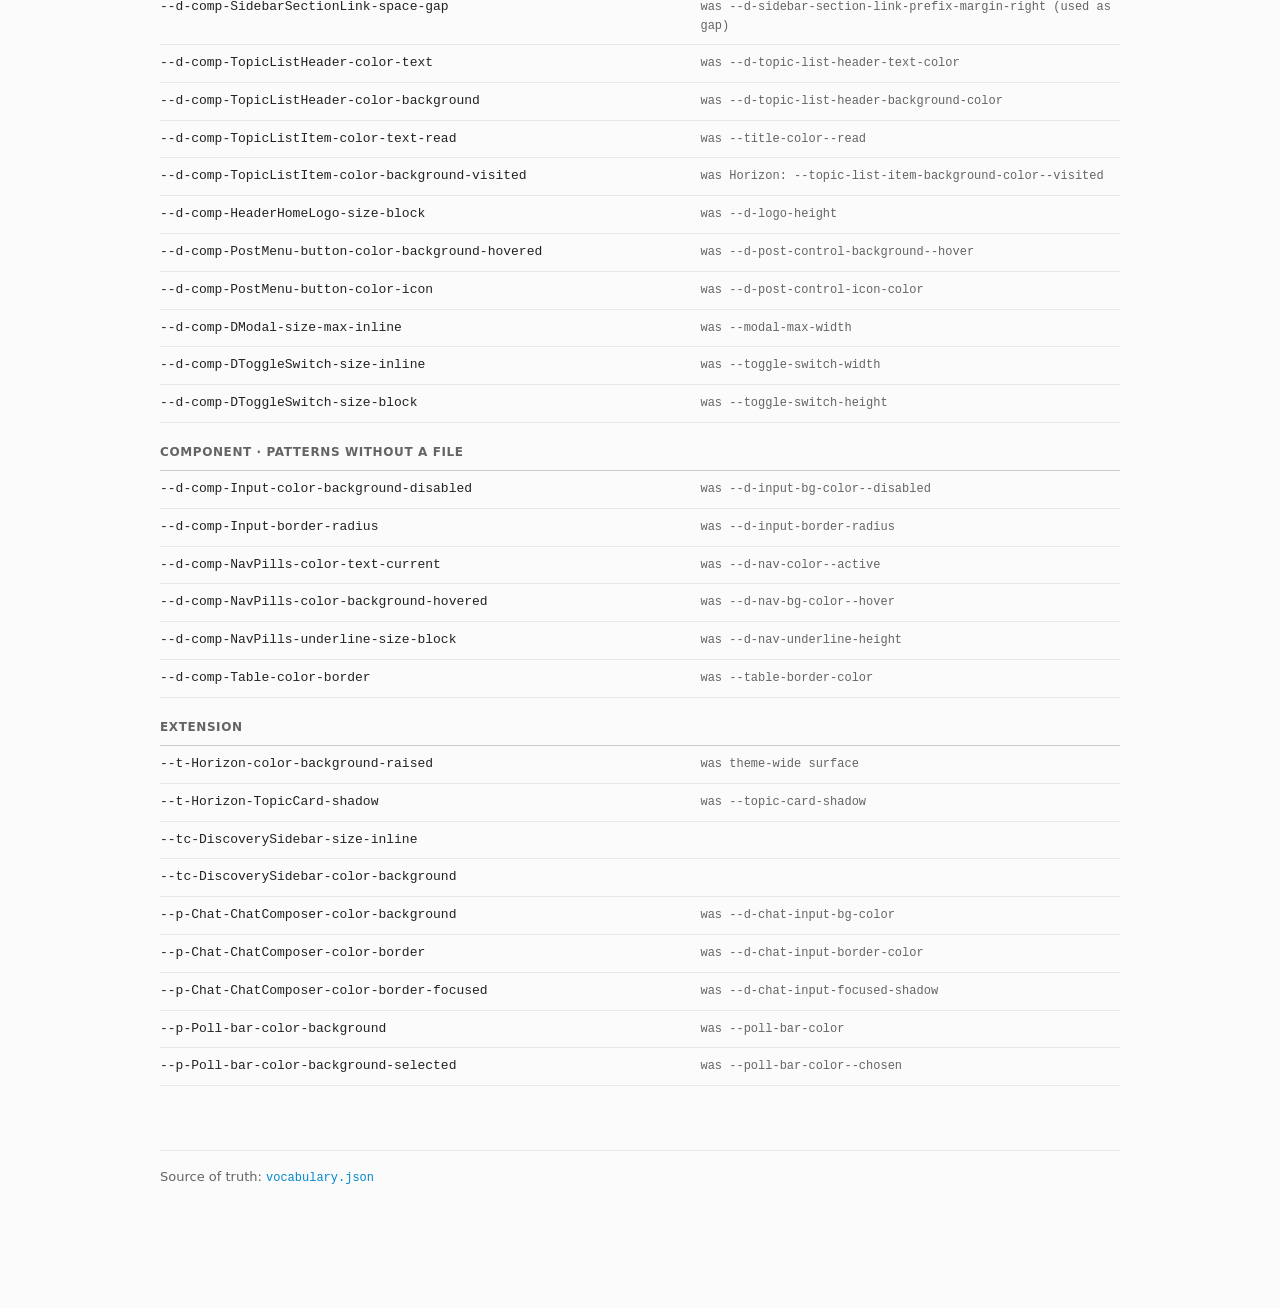
==== commit c495e479: "DEV: Replace the spec with the docs and an agent file" ====
--- a/docs/examples.html
+++ b/docs/examples.html
@@ -4,7 +4,7 @@
 <meta charset="utf-8">
 <meta name="viewport" content="width=device-width, initial-scale=1, viewport-fit=cover">
 <title>Examples · Discourse CSS Variables</title>
-<link rel="stylesheet" href="docs.css?v=12">
+<link rel="stylesheet" href="docs.css?v=14">
 <script>try{var m=localStorage.getItem("dcv-theme");if(m==="light"||m==="dark")document.documentElement.setAttribute("data-theme",m);}catch(e){}</script>
 </head>
 <body>
@@ -24,11 +24,11 @@
 </div>
 <div class="ex-list" id="ex-list"></div>
 
-<footer>Source of truth: <a href="https://github.com/nolosb/discourse-CSS-variables/blob/main/naming-spec.md"><code>naming-spec.md</code></a></footer>
+<footer>Source of truth: <a href="index.html"><code>vocabulary.json</code></a></footer>
 </main>
 </div>
-<script src="grammar.js?v=12"></script>
-<script src="examples.js?v=12"></script>
-<script src="site.js?v=12"></script>
+<script src="grammar.js?v=14"></script>
+<script src="examples.js?v=14"></script>
+<script src="site.js?v=14"></script>
 </body>
 </html>
--- a/docs/docs.css
+++ b/docs/docs.css
@@ -126,7 +126,7 @@
 h3 { font-size: 17px; font-weight: 700; margin: 32px 0 8px; }
 h2 + h3 { margin-top: 0; }
 p { margin: 0 0 16px; }
-ul { padding-left: 18px; margin: 0 0 16px; }
+ul, ol { padding-left: 18px; margin: 0 0 16px; }
 li { margin-bottom: 10px; }
 li:last-child { margin-bottom: 0; }
 .muted { color: var(--text-2); }
@@ -248,7 +248,8 @@
 @media (max-width: 640px) { .ex { grid-template-columns: minmax(0, 1fr); } }
 
 /* ---------- vocabulary.json ---------- */
-.body.wide { max-width: none; }
+/* same left edge as the centered 1200px pages, but runs to the right edge of the window */
+.body.wide { max-width: none; margin: 0; padding-left: max(24px, calc((100vw - 1200px) / 2 + 24px)); }
 .body.wide main { max-width: none; }
 .json { font: 13px/1.6 var(--f-mono); color: var(--text-2); background: var(--surface); border: 1px solid var(--line); border-radius: 4px; padding: 16px; margin: 0; white-space: pre-wrap; overflow-wrap: anywhere; }
 .json .j-line { display: inline-block; scroll-margin-top: calc(var(--header-h) + 16px); }
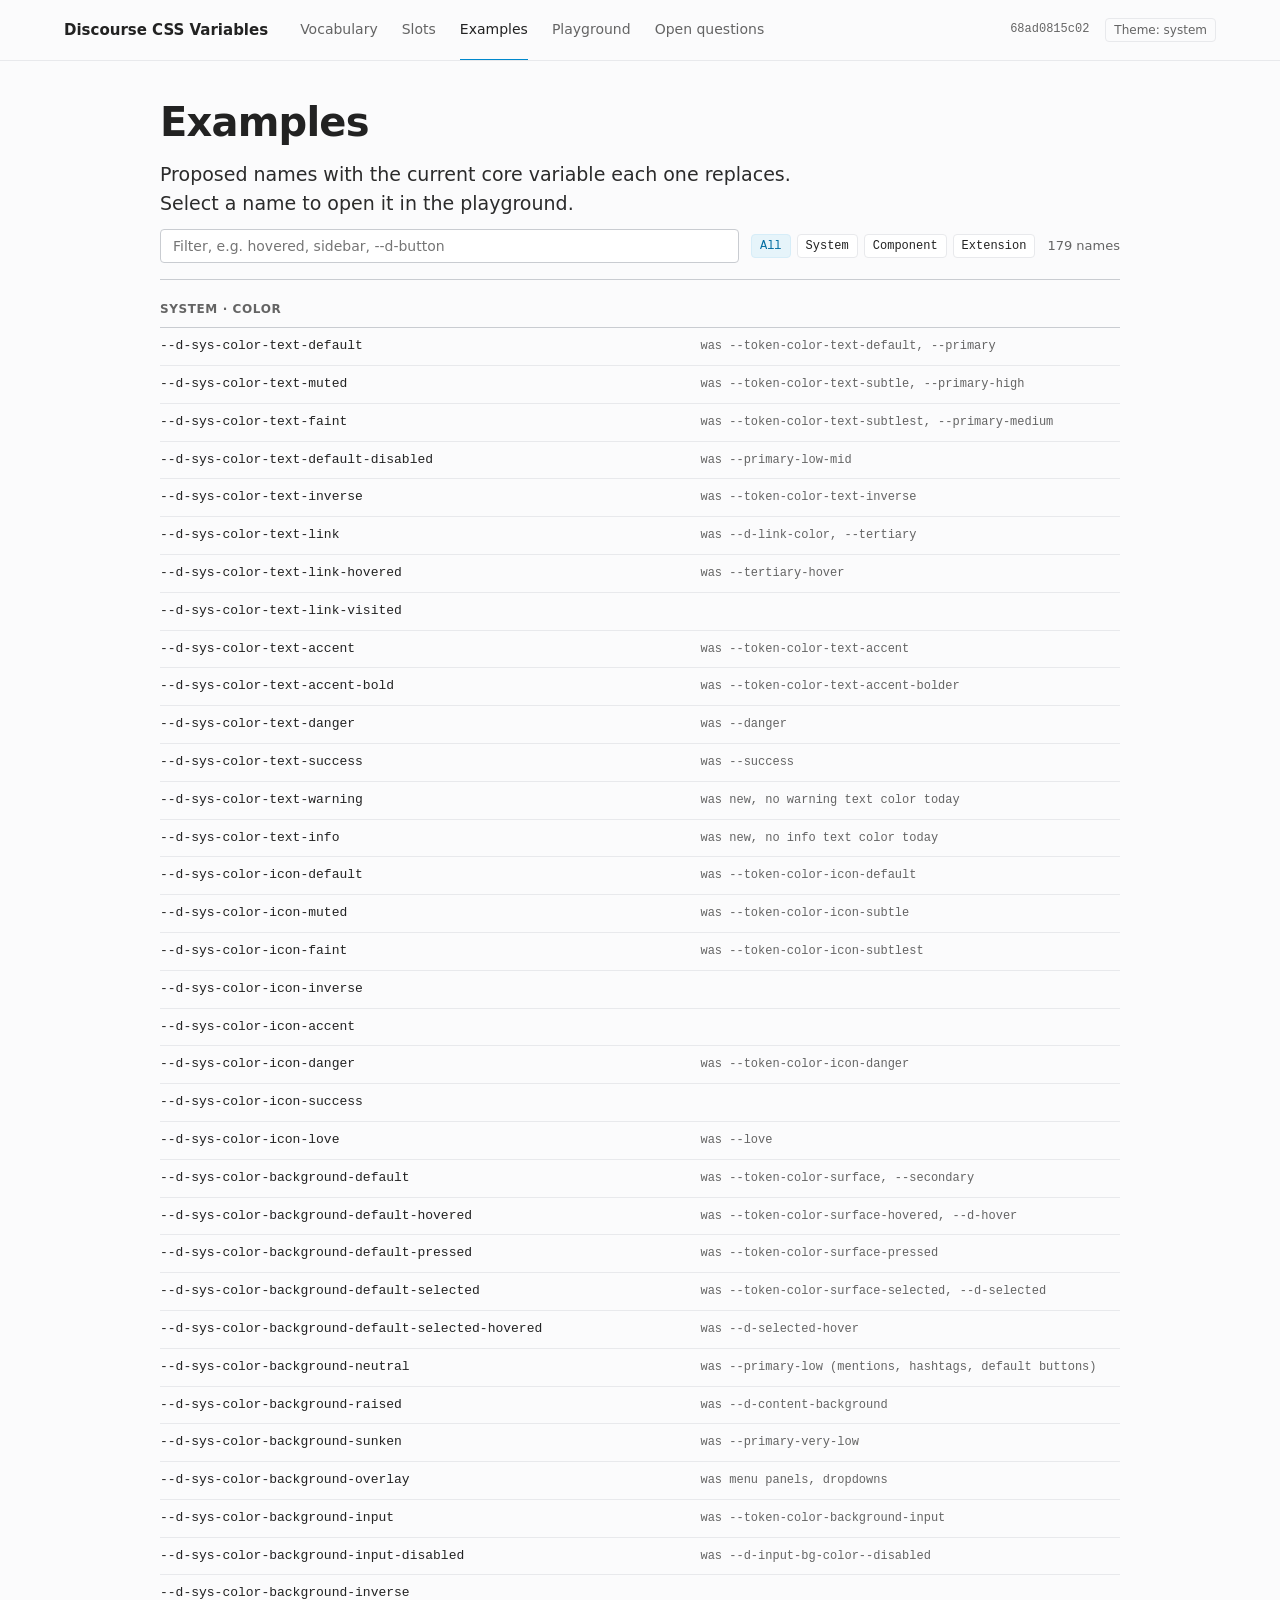
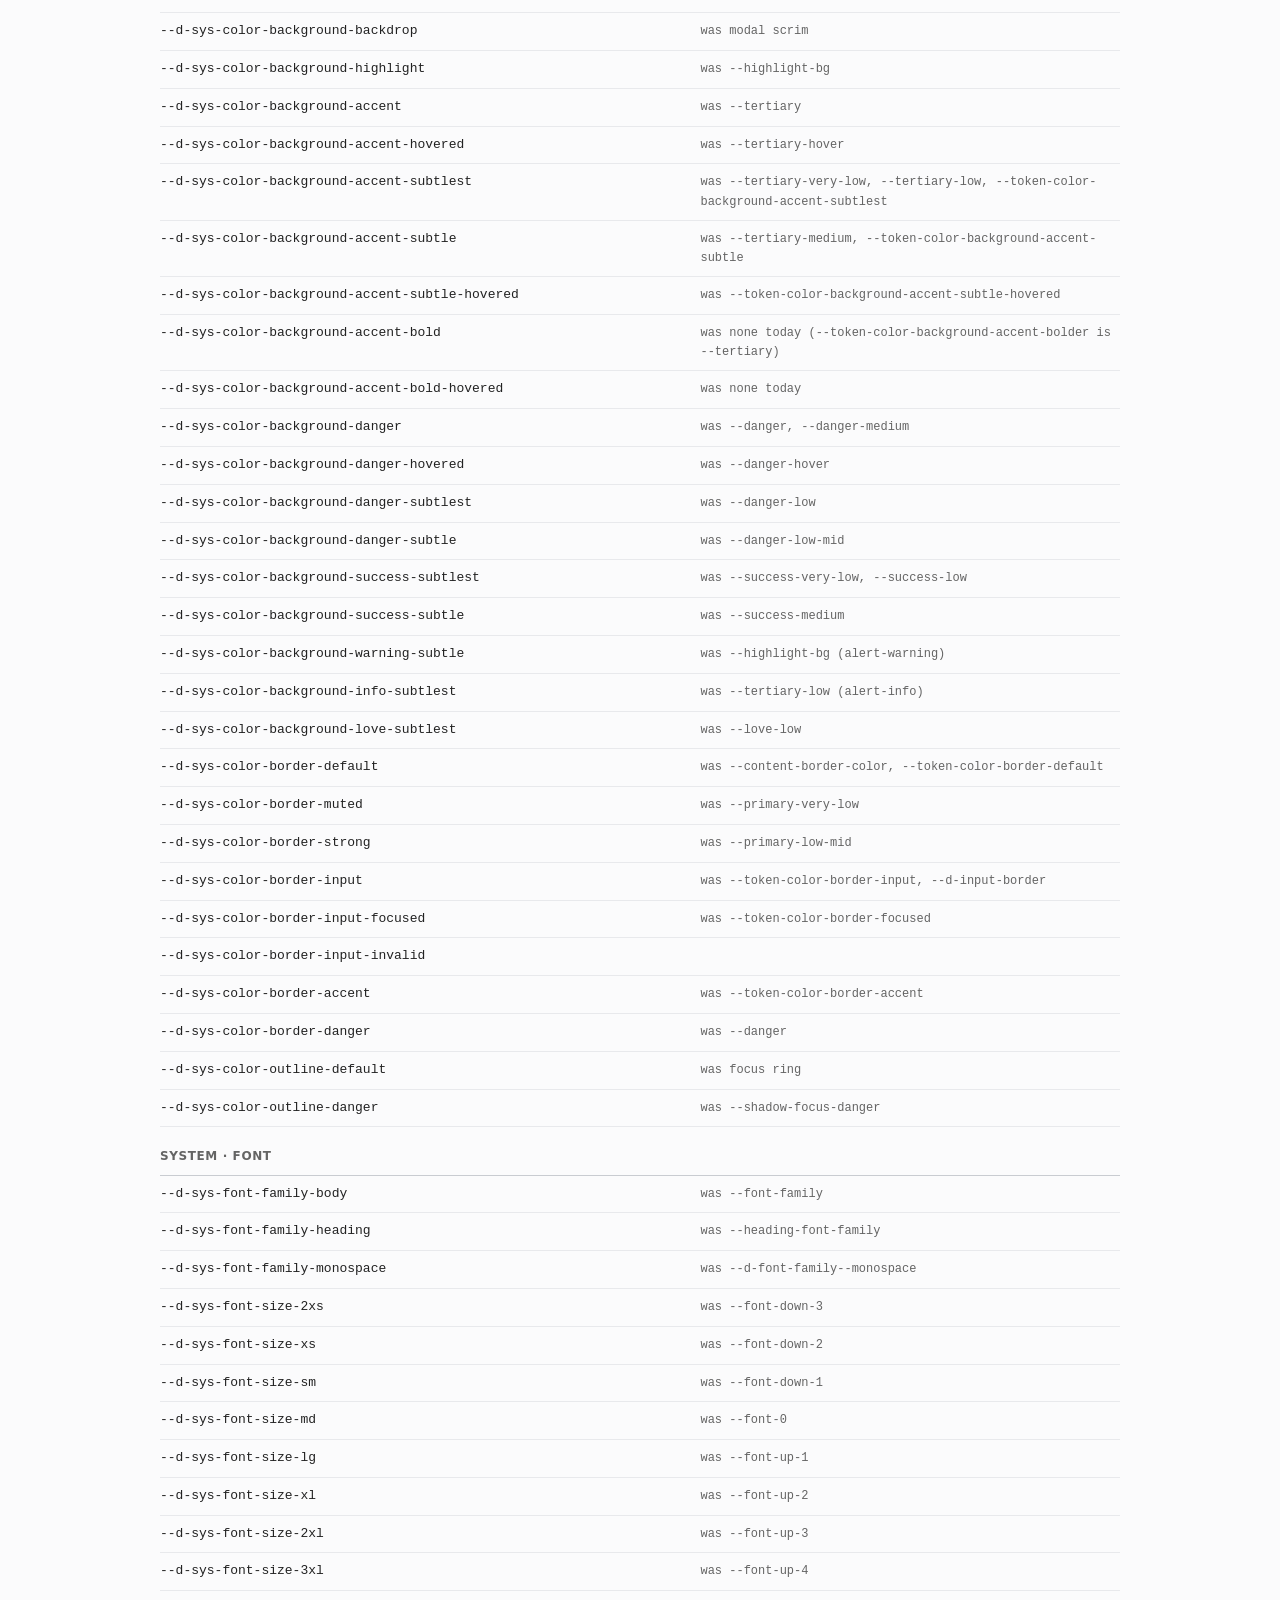
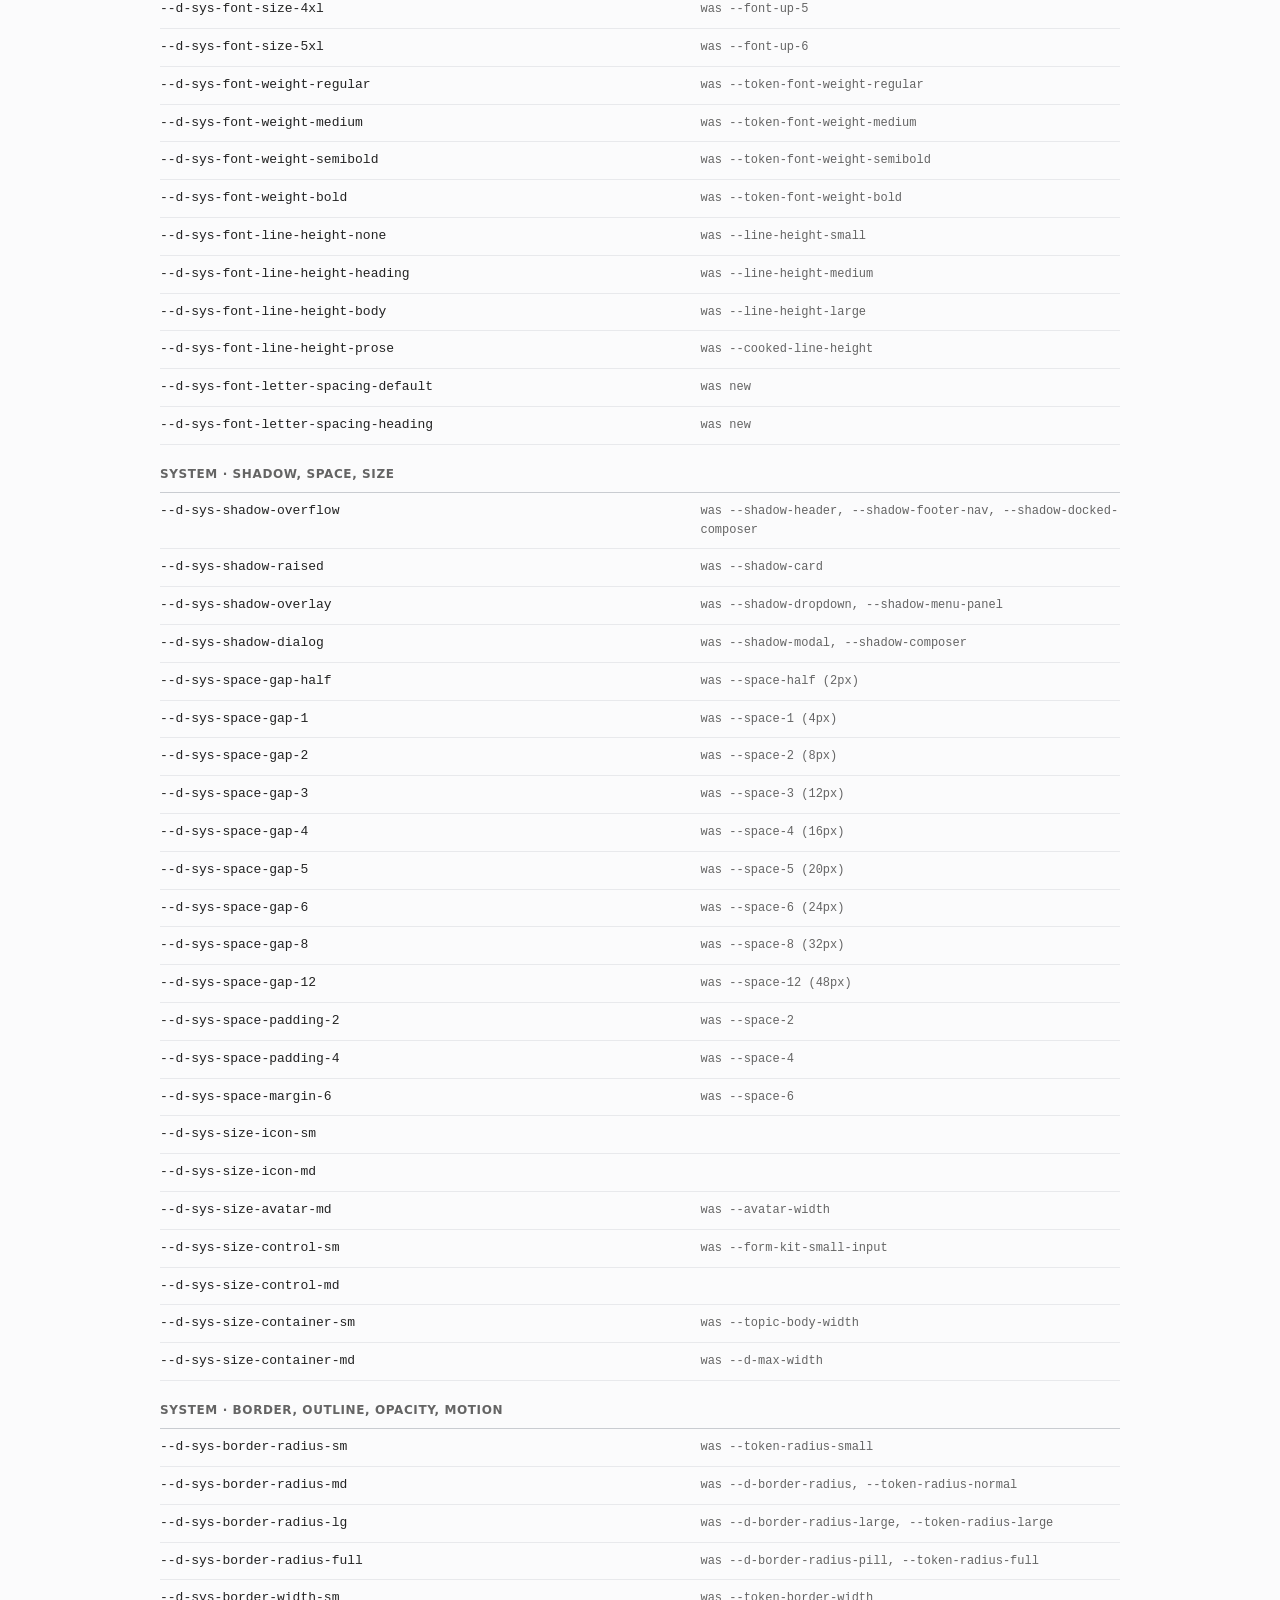
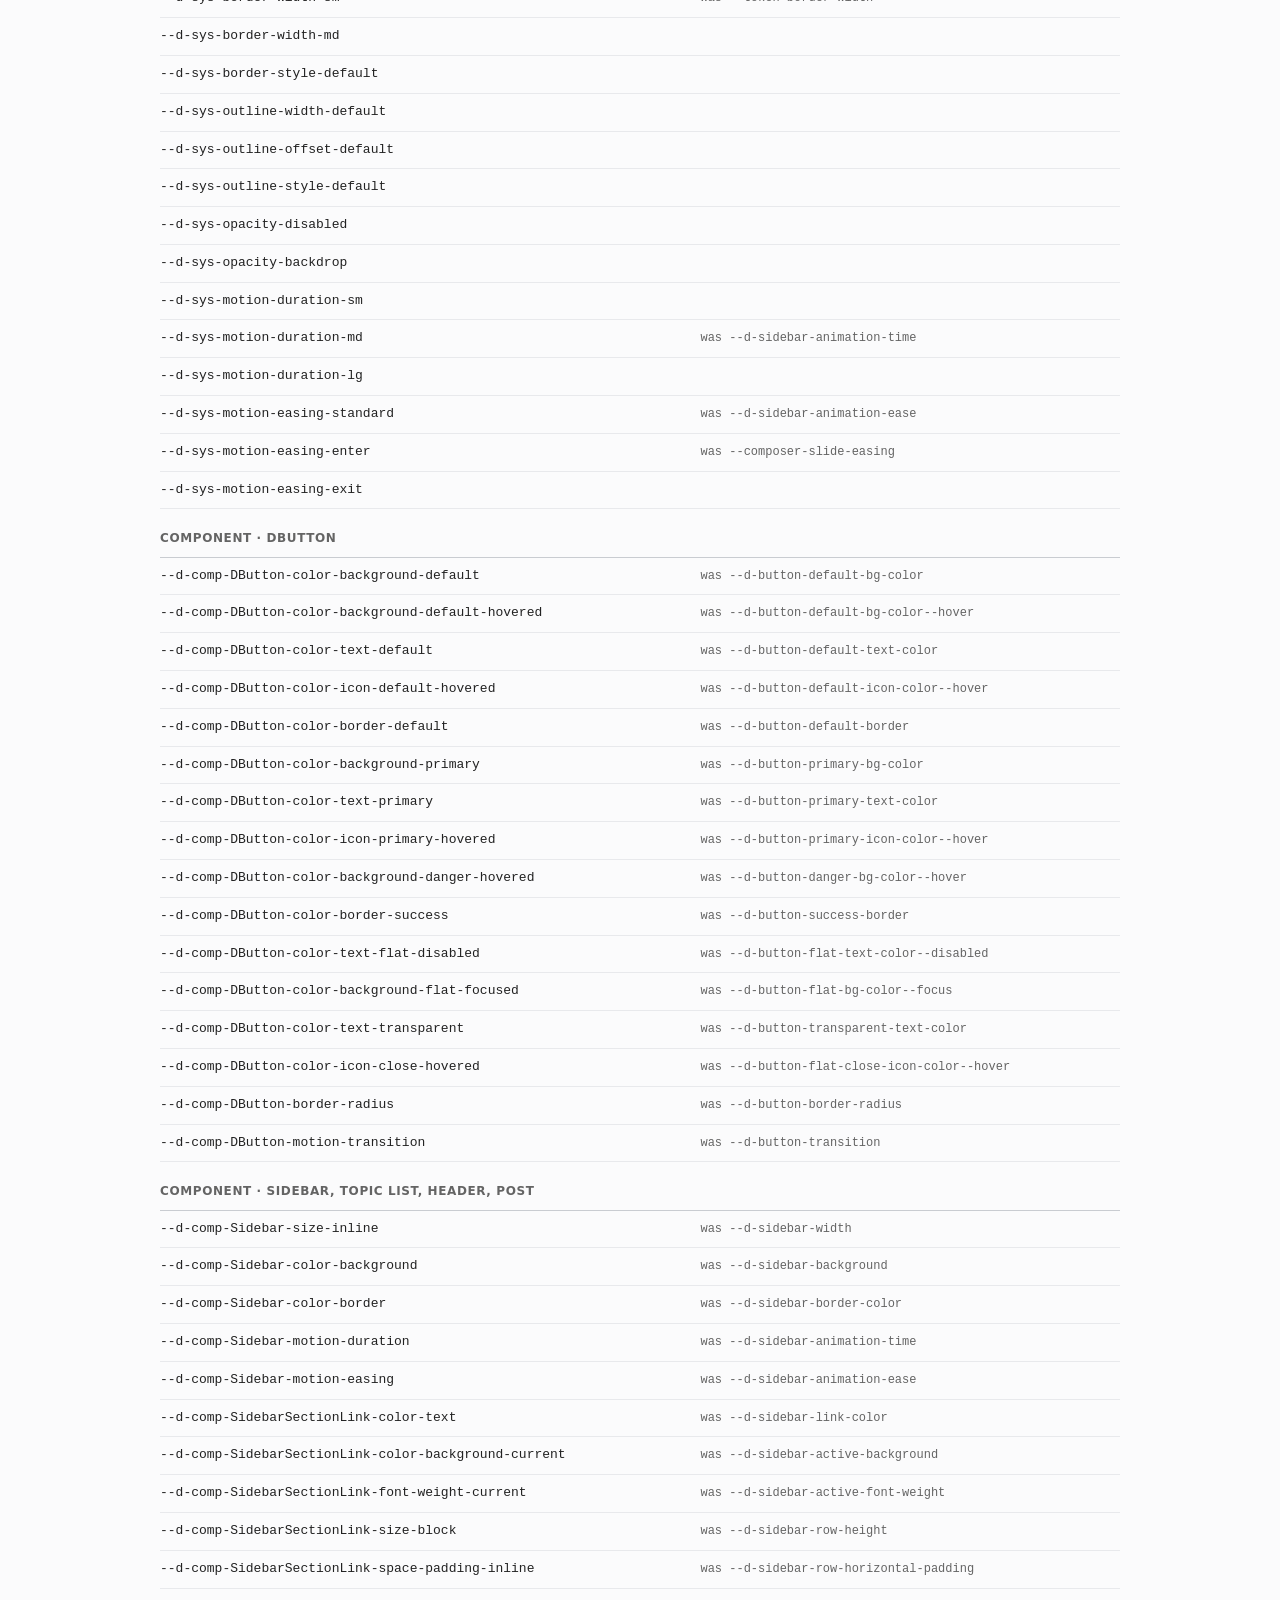
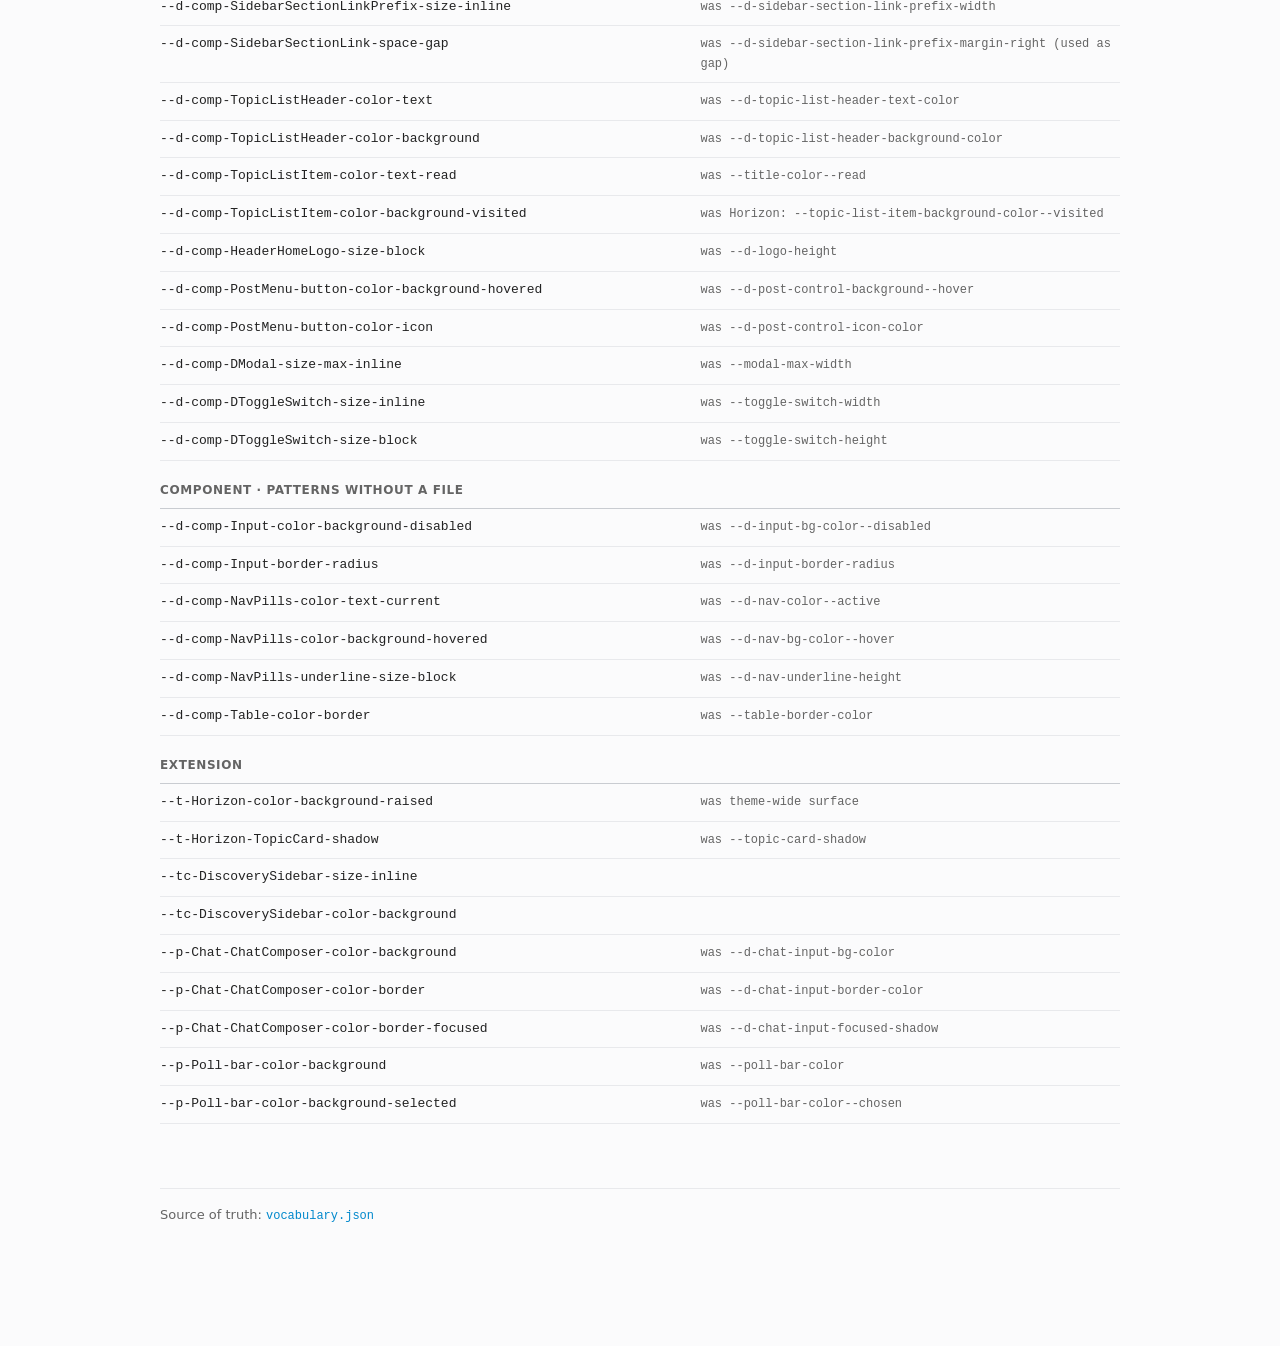
==== commit c0bb3fac: "DEV: Add a neutral background role and map wiki and mention colors" ====
--- a/docs/examples.html
+++ b/docs/examples.html
@@ -4,7 +4,7 @@
 <meta charset="utf-8">
 <meta name="viewport" content="width=device-width, initial-scale=1, viewport-fit=cover">
 <title>Examples · Discourse CSS Variables</title>
-<link rel="stylesheet" href="docs.css?v=14">
+<link rel="stylesheet" href="docs.css?v=19">
 <script>try{var m=localStorage.getItem("dcv-theme");if(m==="light"||m==="dark")document.documentElement.setAttribute("data-theme",m);}catch(e){}</script>
 </head>
 <body>
@@ -27,8 +27,8 @@
 <footer>Source of truth: <a href="index.html"><code>vocabulary.json</code></a></footer>
 </main>
 </div>
-<script src="grammar.js?v=14"></script>
-<script src="examples.js?v=14"></script>
-<script src="site.js?v=14"></script>
+<script src="grammar.js?v=19"></script>
+<script src="examples.js?v=19"></script>
+<script src="site.js?v=19"></script>
 </body>
 </html>
--- a/docs/docs.css
+++ b/docs/docs.css
@@ -166,6 +166,7 @@
 /* ---------- components ---------- */
 .formula { font-family: var(--f-mono); font-size: 14px; color: var(--text); background: var(--tint); border: 1px solid var(--line); border-radius: 4px; padding: 14px 16px; white-space: nowrap; overflow-x: auto; margin: 0 0 24px; }
 .formula .opt { color: var(--text-2); }
+li .formula { margin: 8px 0; }
 
 .callout { display: flex; gap: 14px; padding: 16px; margin: 0 0 20px; background: var(--accent-tint); border: 1px solid var(--accent-tint-2); border-radius: 4px; font-size: 15px; line-height: 1.55; }
 .callout .label { font-family: var(--f-mono); font-size: 13px; font-weight: 700; color: var(--accent-dark); white-space: nowrap; padding-top: 1px; }
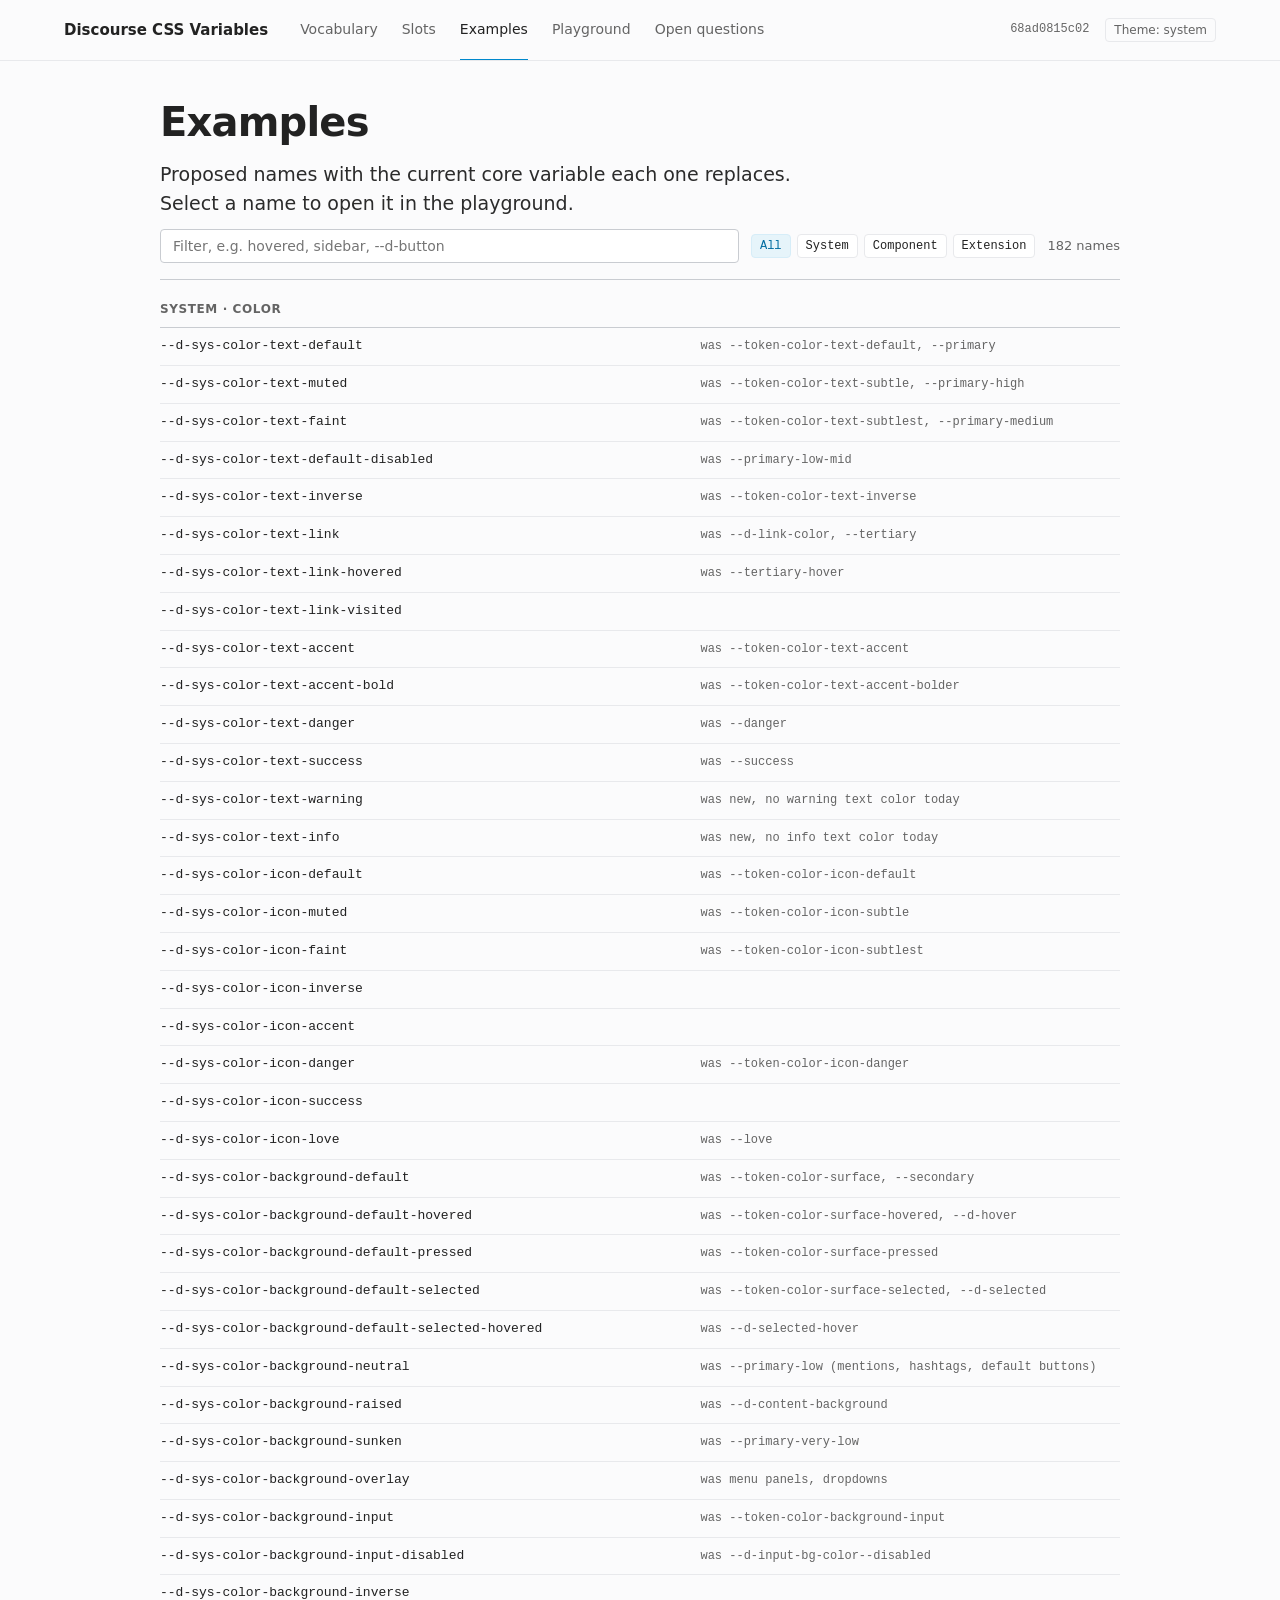
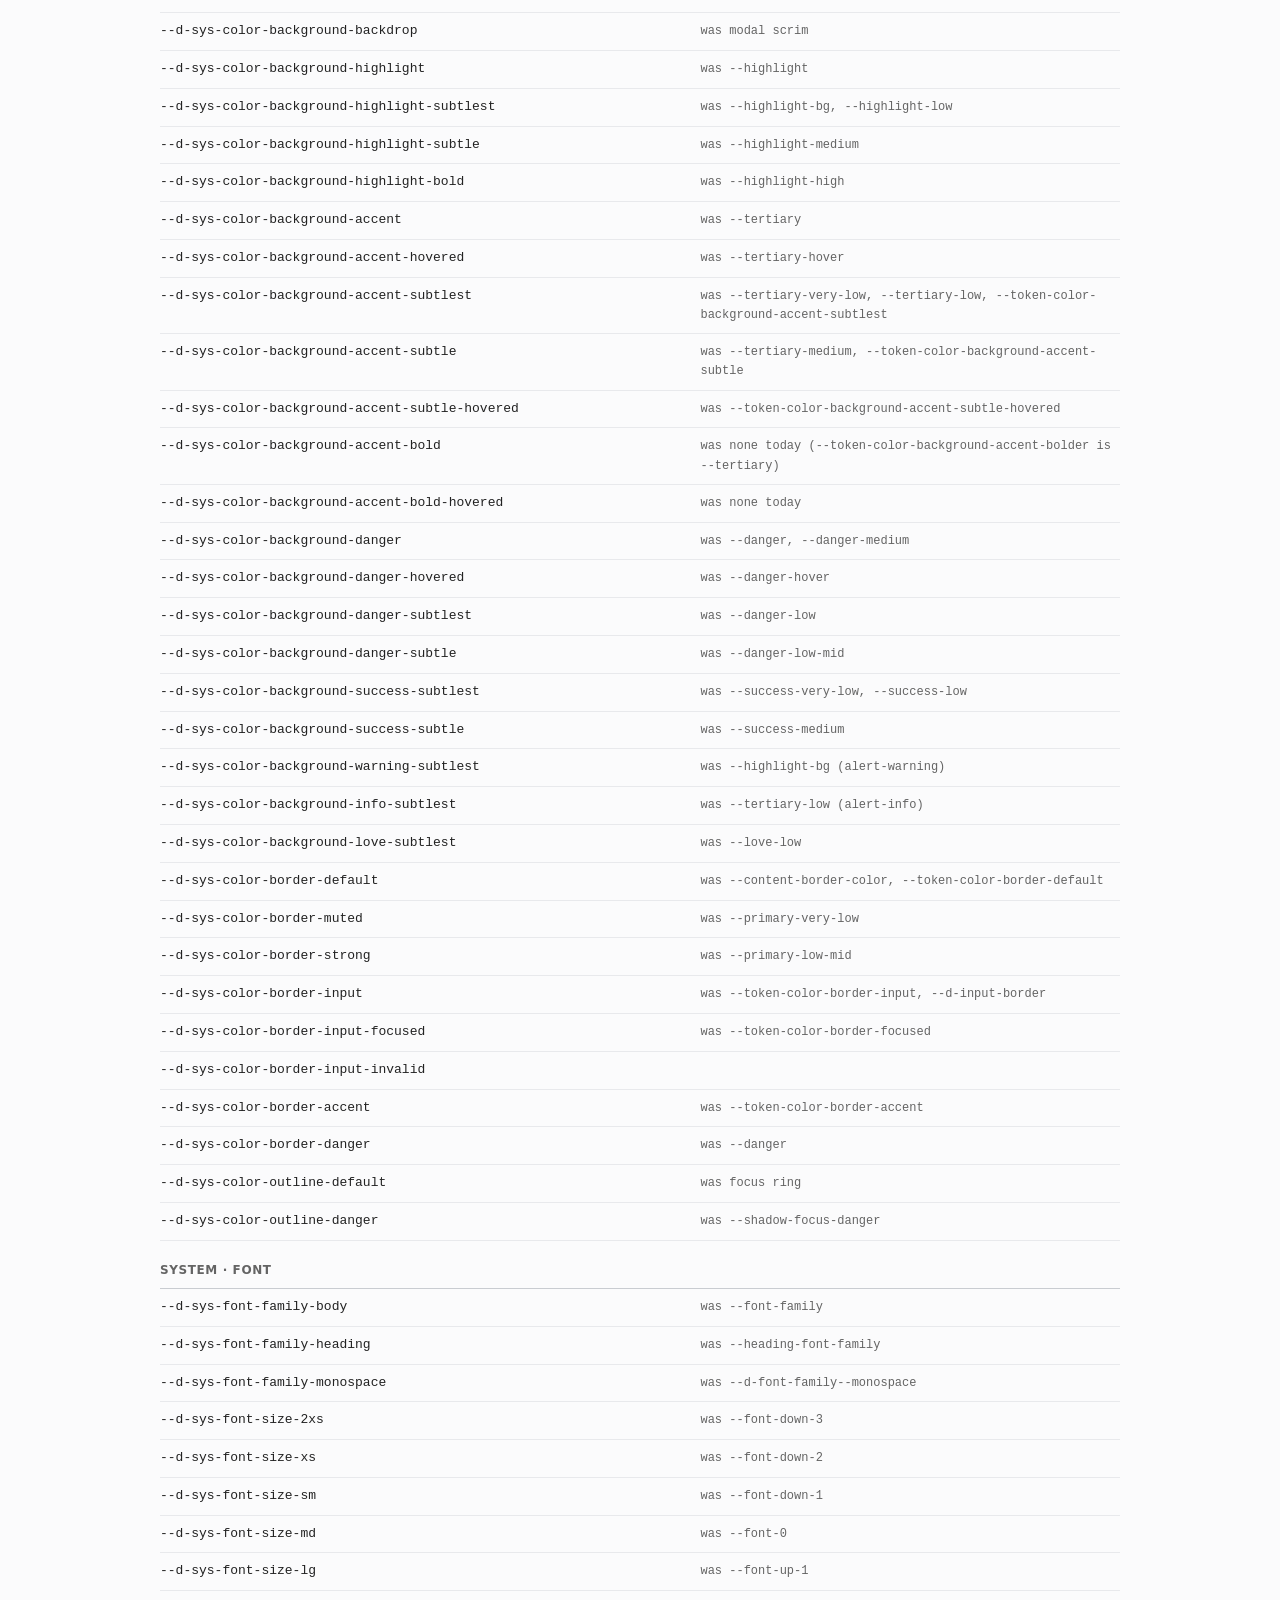
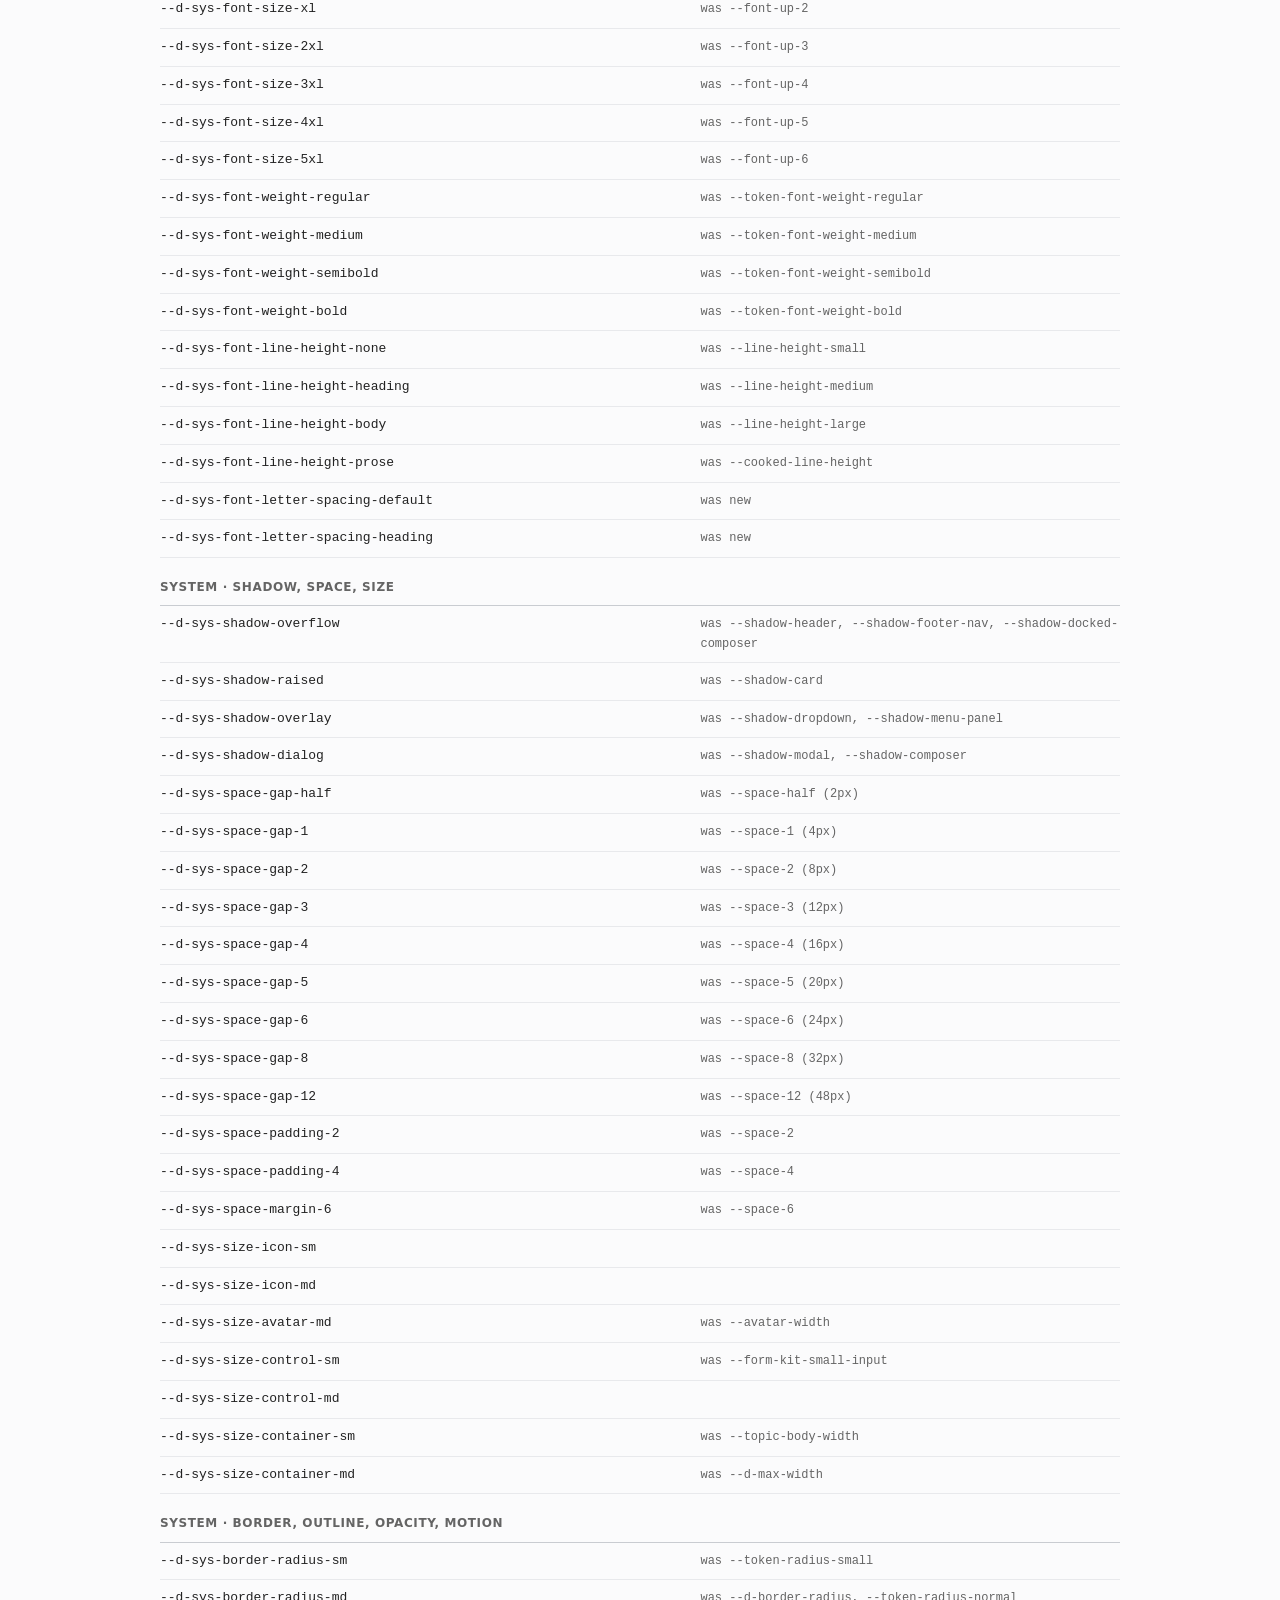
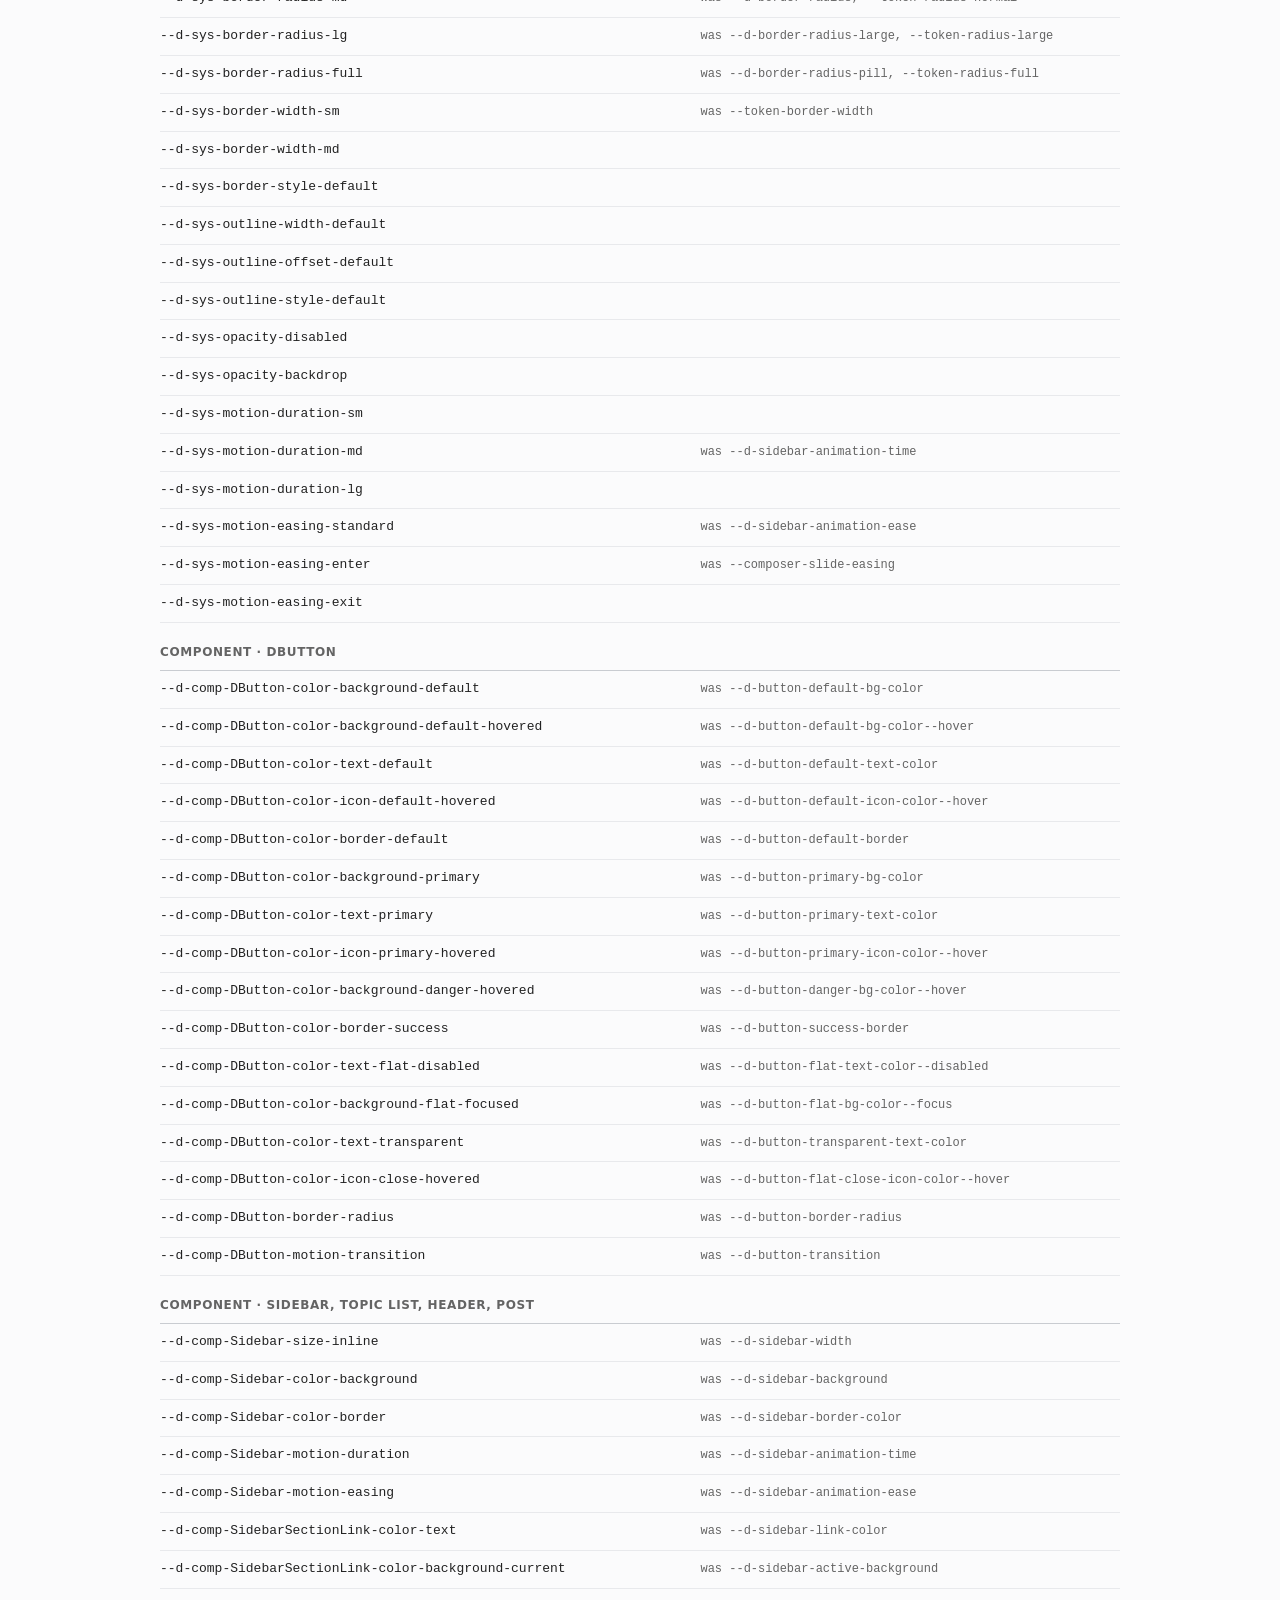
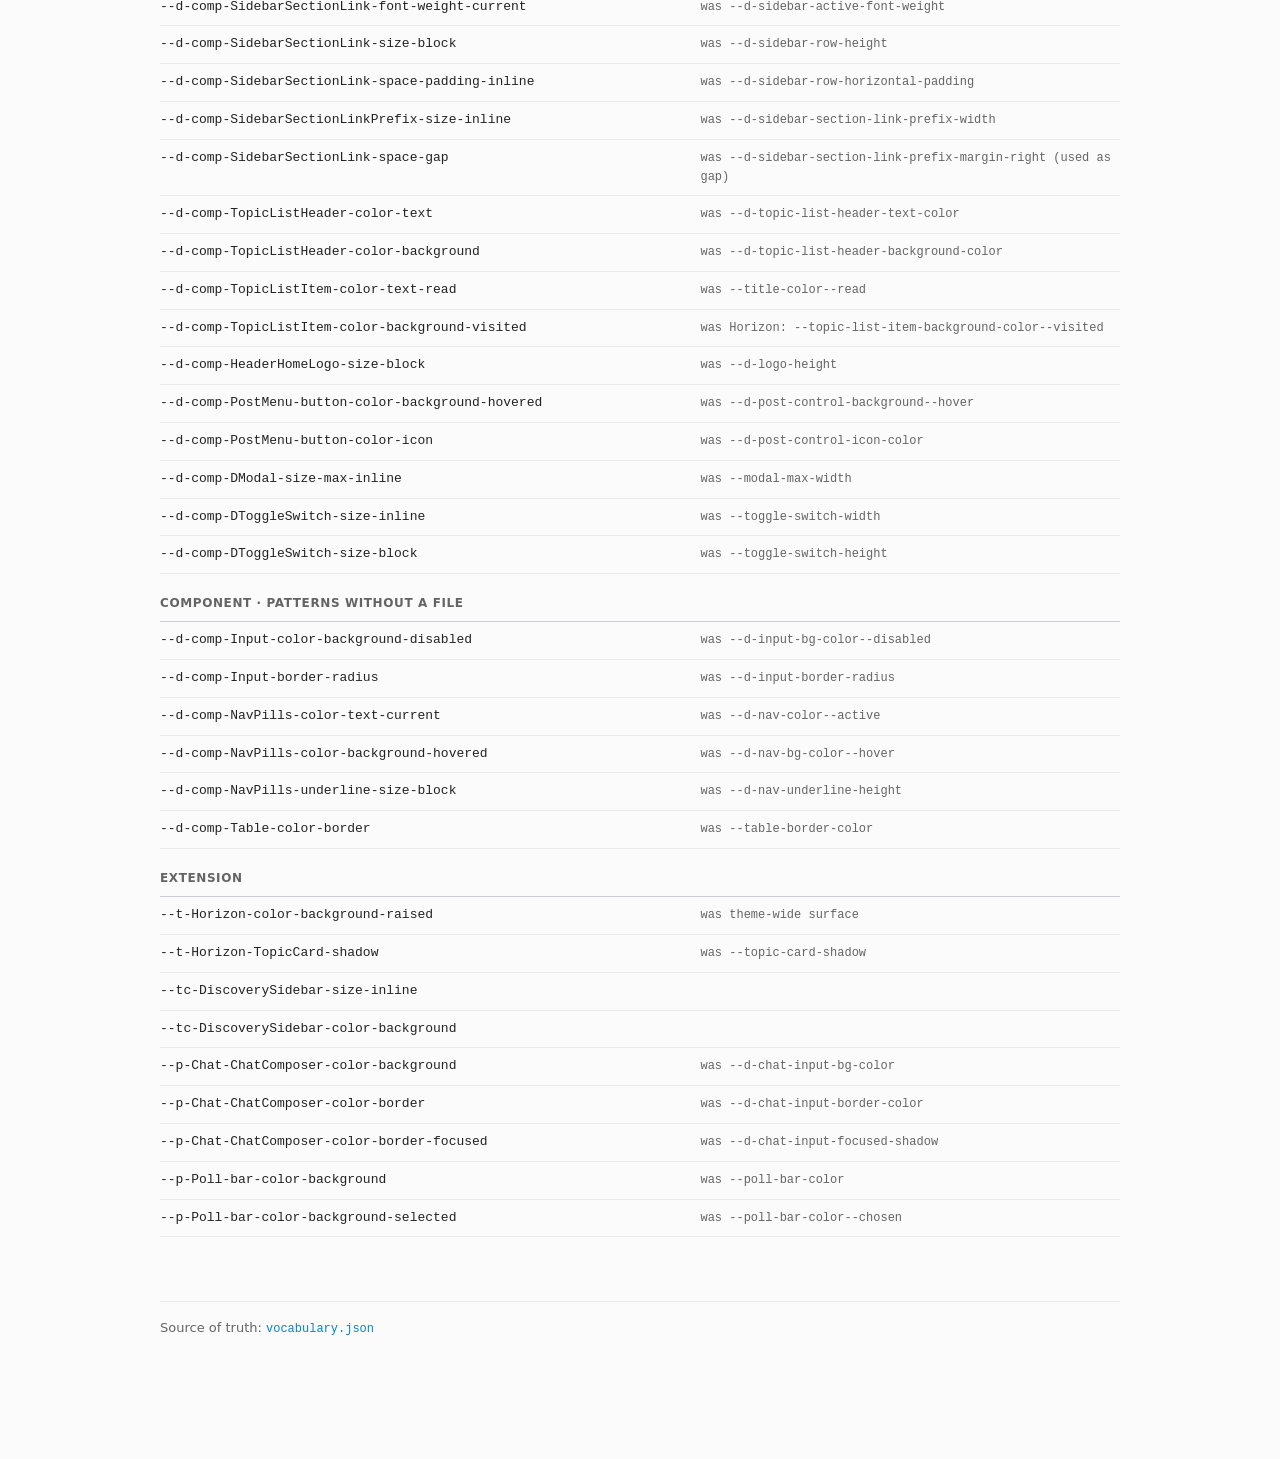
==== commit bcb41c5a: "DEV: Map highlight steps to strength and close the pilot's open rows" ====
--- a/docs/examples.html
+++ b/docs/examples.html
@@ -4,7 +4,7 @@
 <meta charset="utf-8">
 <meta name="viewport" content="width=device-width, initial-scale=1, viewport-fit=cover">
 <title>Examples · Discourse CSS Variables</title>
-<link rel="stylesheet" href="docs.css?v=19">
+<link rel="stylesheet" href="docs.css?v=21">
 <script>try{var m=localStorage.getItem("dcv-theme");if(m==="light"||m==="dark")document.documentElement.setAttribute("data-theme",m);}catch(e){}</script>
 </head>
 <body>
@@ -27,8 +27,8 @@
 <footer>Source of truth: <a href="index.html"><code>vocabulary.json</code></a></footer>
 </main>
 </div>
-<script src="grammar.js?v=19"></script>
-<script src="examples.js?v=19"></script>
-<script src="site.js?v=19"></script>
+<script src="grammar.js?v=21"></script>
+<script src="examples.js?v=21"></script>
+<script src="site.js?v=21"></script>
 </body>
 </html>
